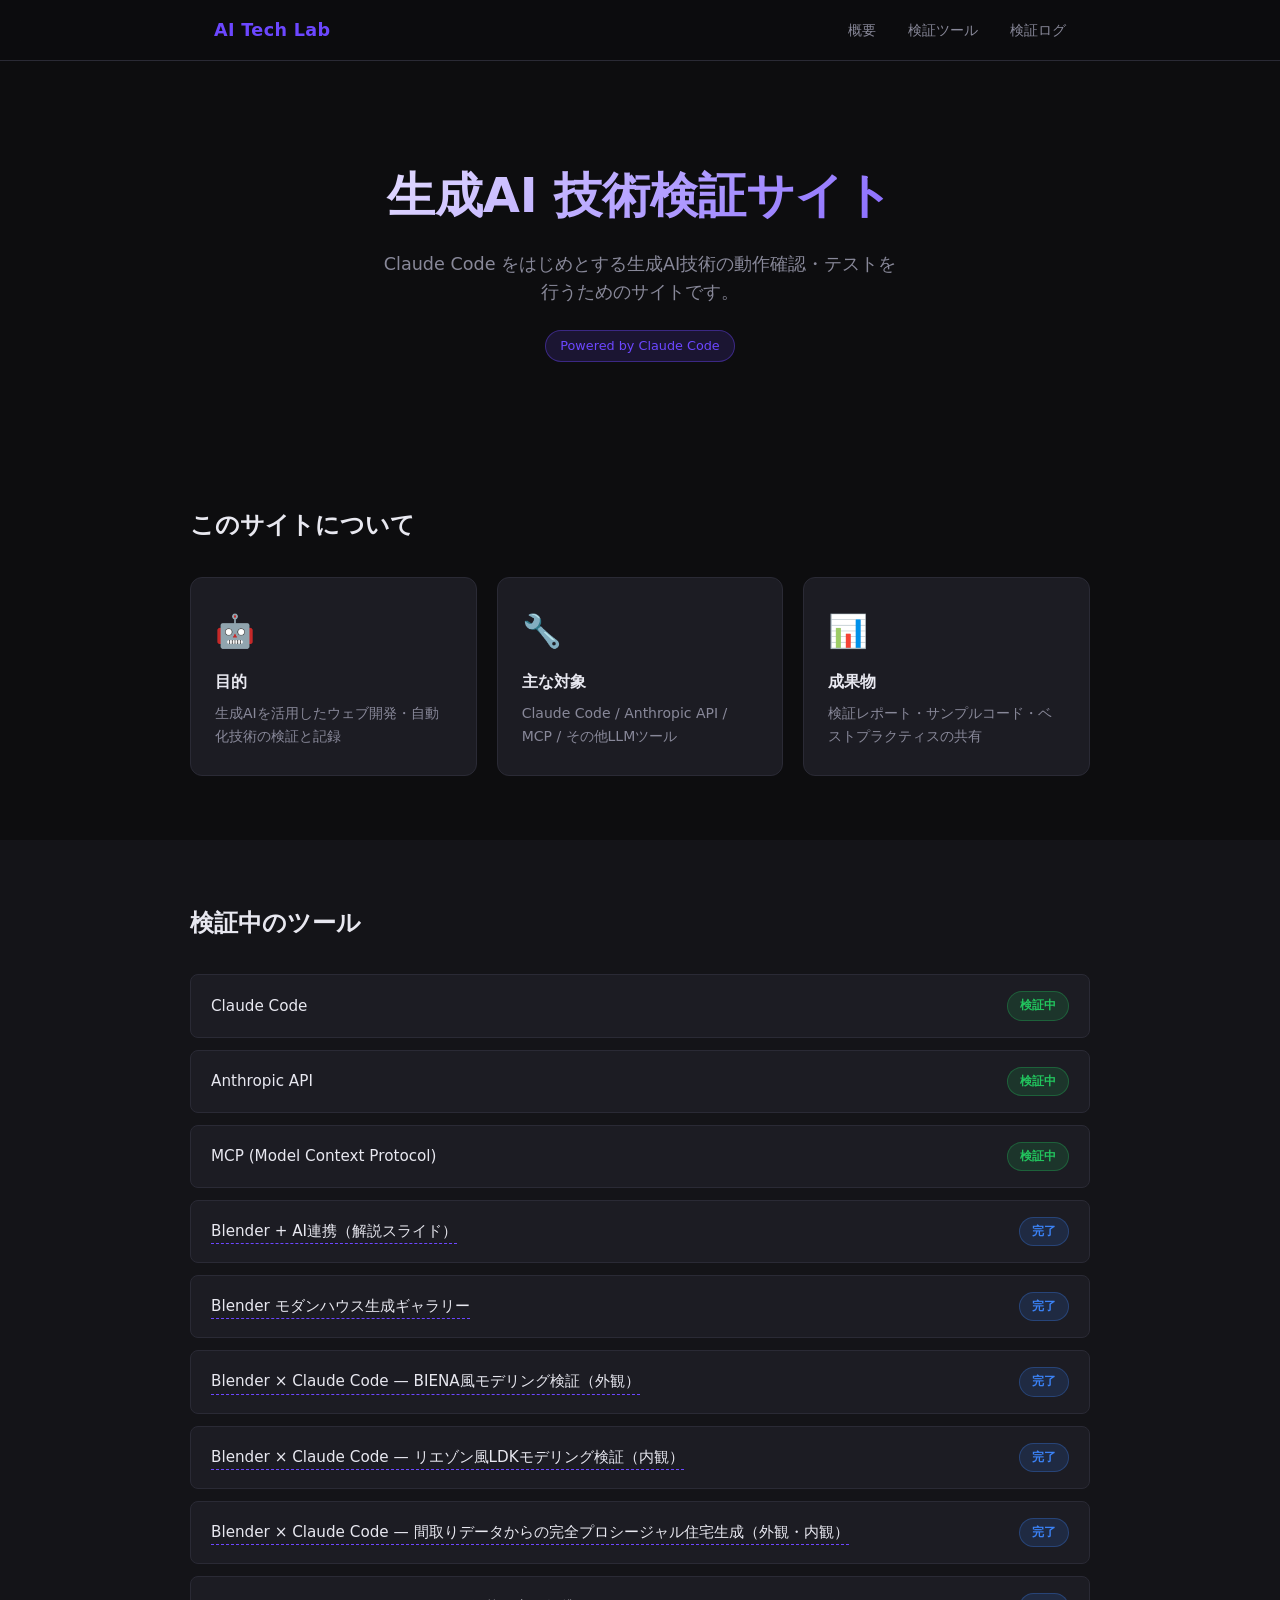
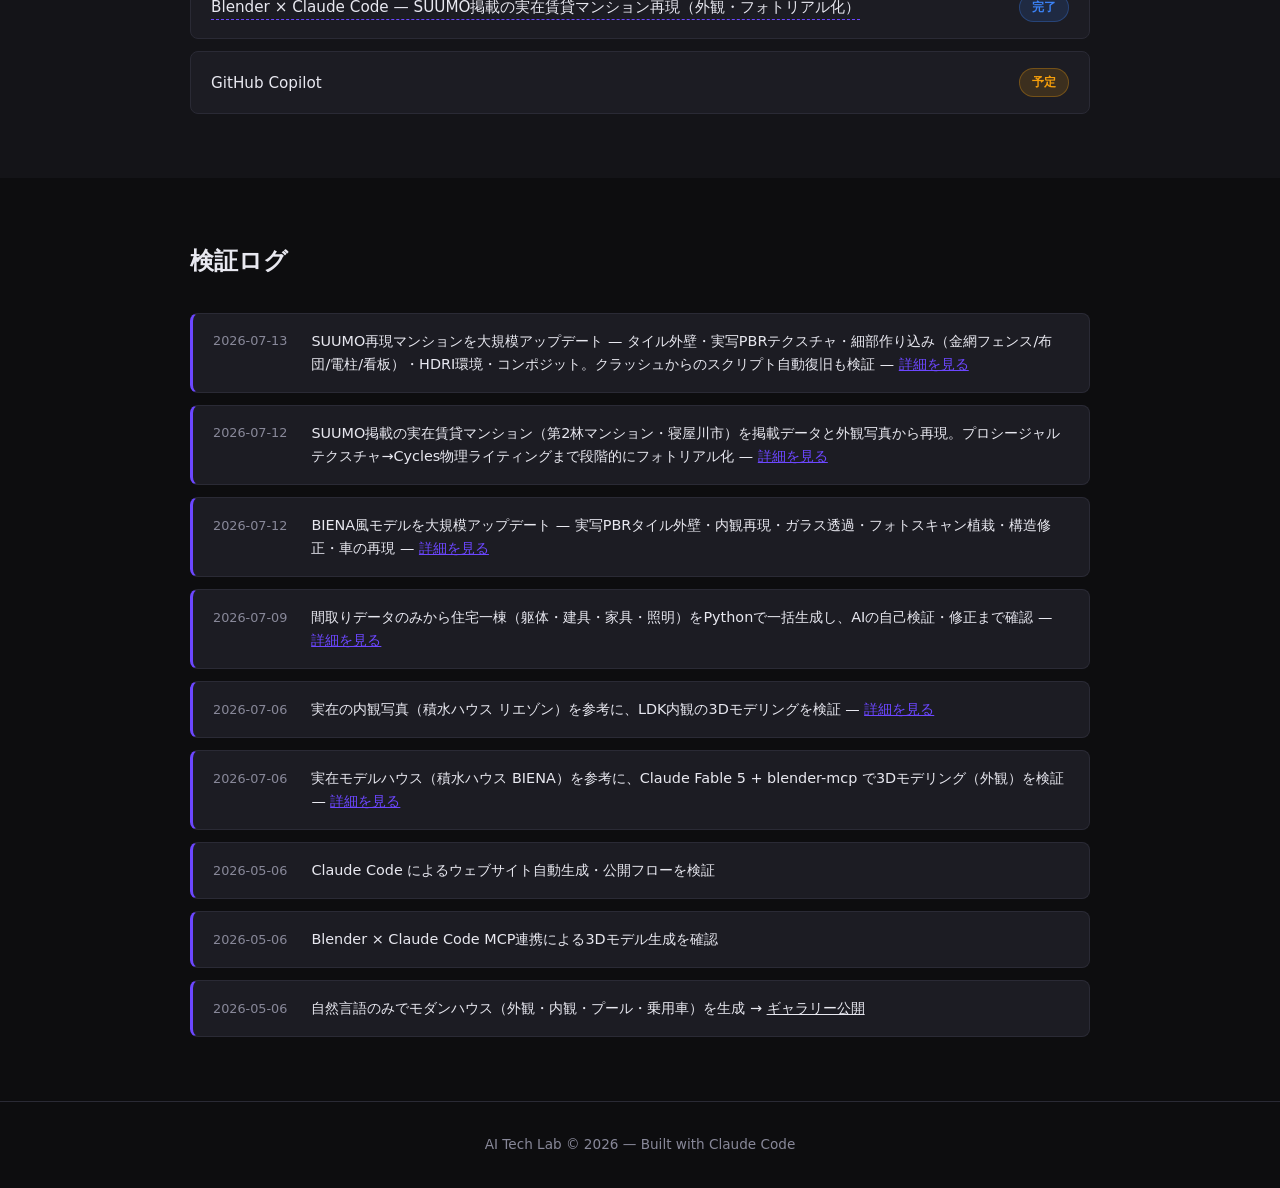
==== index.html @ 4c91b9a2 "Add 2026-07-13 major update to SUUMO mansion page (tile/PBR/details/HDRI) Co-Authored-By: Claude Fab" ====
<!DOCTYPE html>
<html lang="ja">
<head>
  <meta charset="UTF-8">
  <meta name="viewport" content="width=device-width, initial-scale=1.0">
  <title>AI Tech Lab - 生成AI技術検証サイト</title>
  <link rel="stylesheet" href="style.css">
</head>
<body>
  <header>
    <nav>
      <div class="logo">AI Tech Lab</div>
      <ul>
        <li><a href="#about">概要</a></li>
        <li><a href="#tools">検証ツール</a></li>
        <li><a href="#log">検証ログ</a></li>
      </ul>
    </nav>
  </header>

  <main>
    <section class="hero">
      <h1>生成AI 技術検証サイト</h1>
      <p>Claude Code をはじめとする生成AI技術の動作確認・テストを行うためのサイトです。</p>
      <span class="badge">Powered by Claude Code</span>
    </section>

    <section id="about" class="section">
      <h2>このサイトについて</h2>
      <div class="cards">
        <div class="card">
          <div class="card-icon">🤖</div>
          <h3>目的</h3>
          <p>生成AIを活用したウェブ開発・自動化技術の検証と記録</p>
        </div>
        <div class="card">
          <div class="card-icon">🔧</div>
          <h3>主な対象</h3>
          <p>Claude Code / Anthropic API / MCP / その他LLMツール</p>
        </div>
        <div class="card">
          <div class="card-icon">📊</div>
          <h3>成果物</h3>
          <p>検証レポート・サンプルコード・ベストプラクティスの共有</p>
        </div>
      </div>
    </section>

    <section id="tools" class="section alt">
      <h2>検証中のツール</h2>
      <div class="tool-list">
        <div class="tool-item">
          <span class="tool-name">Claude Code</span>
          <span class="tool-status status-active">検証中</span>
        </div>
        <div class="tool-item">
          <span class="tool-name">Anthropic API</span>
          <span class="tool-status status-active">検証中</span>
        </div>
        <div class="tool-item">
          <span class="tool-name">MCP (Model Context Protocol)</span>
          <span class="tool-status status-active">検証中</span>
        </div>
        <div class="tool-item">
          <a class="tool-name tool-link" href="blender-slide.html" target="_blank">Blender + AI連携（解説スライド）</a>
          <span class="tool-status status-done">完了</span>
        </div>
        <div class="tool-item">
          <a class="tool-name tool-link" href="blender-house.html" target="_blank">Blender モダンハウス生成ギャラリー</a>
          <span class="tool-status status-done">完了</span>
        </div>
        <div class="tool-item">
          <a class="tool-name tool-link" href="biena-modeling.html">Blender × Claude Code — BIENA風モデリング検証（外観）</a>
          <span class="tool-status status-done">完了</span>
        </div>
        <div class="tool-item">
          <a class="tool-name tool-link" href="ldk-interior.html">Blender × Claude Code — リエゾン風LDKモデリング検証（内観）</a>
          <span class="tool-status status-done">完了</span>
        </div>
        <div class="tool-item">
          <a class="tool-name tool-link" href="procedural-house.html">Blender × Claude Code — 間取りデータからの完全プロシージャル住宅生成（外観・内観）</a>
          <span class="tool-status status-done">完了</span>
        </div>
        <div class="tool-item">
          <a class="tool-name tool-link" href="suumo-mansion.html">Blender × Claude Code — SUUMO掲載の実在賃貸マンション再現（外観・フォトリアル化）</a>
          <span class="tool-status status-done">完了</span>
        </div>
        <div class="tool-item">
          <span class="tool-name">GitHub Copilot</span>
          <span class="tool-status status-pending">予定</span>
        </div>
      </div>
    </section>

    <section id="log" class="section">
      <h2>検証ログ</h2>
      <div class="log-list">
        <div class="log-item">
          <span class="log-date">2026-07-13</span>
          <span class="log-content">SUUMO再現マンションを大規模アップデート — タイル外壁・実写PBRテクスチャ・細部作り込み（金網フェンス/布団/電柱/看板）・HDRI環境・コンポジット。クラッシュからのスクリプト自動復旧も検証 — <a href="suumo-mansion.html#update-20260713" style="color:var(--primary)">詳細を見る</a></span>
        </div>
        <div class="log-item">
          <span class="log-date">2026-07-12</span>
          <span class="log-content">SUUMO掲載の実在賃貸マンション（第2林マンション・寝屋川市）を掲載データと外観写真から再現。プロシージャルテクスチャ→Cycles物理ライティングまで段階的にフォトリアル化 — <a href="suumo-mansion.html" style="color:var(--primary)">詳細を見る</a></span>
        </div>
        <div class="log-item">
          <span class="log-date">2026-07-12</span>
          <span class="log-content">BIENA風モデルを大規模アップデート — 実写PBRタイル外壁・内観再現・ガラス透過・フォトスキャン植栽・構造修正・車の再現 — <a href="biena-modeling.html#update-20260712" style="color:var(--primary)">詳細を見る</a></span>
        </div>
        <div class="log-item">
          <span class="log-date">2026-07-09</span>
          <span class="log-content">間取りデータのみから住宅一棟（躯体・建具・家具・照明）をPythonで一括生成し、AIの自己検証・修正まで確認 — <a href="procedural-house.html" style="color:var(--primary)">詳細を見る</a></span>
        </div>
        <div class="log-item">
          <span class="log-date">2026-07-06</span>
          <span class="log-content">実在の内観写真（積水ハウス リエゾン）を参考に、LDK内観の3Dモデリングを検証 — <a href="ldk-interior.html" style="color:var(--primary)">詳細を見る</a></span>
        </div>
        <div class="log-item">
          <span class="log-date">2026-07-06</span>
          <span class="log-content">実在モデルハウス（積水ハウス BIENA）を参考に、Claude Fable 5 + blender-mcp で3Dモデリング（外観）を検証 — <a href="biena-modeling.html" style="color:var(--primary)">詳細を見る</a></span>
        </div>
        <div class="log-item">
          <span class="log-date">2026-05-06</span>
          <span class="log-content">Claude Code によるウェブサイト自動生成・公開フローを検証</span>
        </div>
        <div class="log-item">
          <span class="log-date">2026-05-06</span>
          <span class="log-content">Blender × Claude Code MCP連携による3Dモデル生成を確認</span>
        </div>
        <div class="log-item">
          <span class="log-date">2026-05-06</span>
          <span class="log-content">自然言語のみでモダンハウス（外観・内観・プール・乗用車）を生成 → <a href="blender-house.html" style="color:inherit">ギャラリー公開</a></span>
        </div>
      </div>
    </section>
  </main>

  <footer>
    <p>AI Tech Lab &copy; 2026 — Built with Claude Code</p>
  </footer>

  <script src="main.js"></script>
</body>
</html>
---- style.css ----
* {
  margin: 0;
  padding: 0;
  box-sizing: border-box;
}

:root {
  --primary: #6c47ff;
  --primary-dark: #4f2fe0;
  --bg: #0d0d0f;
  --bg-alt: #141418;
  --surface: #1c1c23;
  --border: #2a2a35;
  --text: #e8e8f0;
  --text-muted: #888899;
  --active: #22c55e;
  --done: #3b82f6;
  --pending: #f59e0b;
}

body {
  font-family: 'Segoe UI', system-ui, sans-serif;
  background: var(--bg);
  color: var(--text);
  line-height: 1.6;
}

/* Nav */
header {
  position: sticky;
  top: 0;
  z-index: 100;
  background: rgba(13, 13, 15, 0.85);
  backdrop-filter: blur(12px);
  border-bottom: 1px solid var(--border);
}

nav {
  max-width: 900px;
  margin: 0 auto;
  padding: 0 1.5rem;
  height: 60px;
  display: flex;
  align-items: center;
  justify-content: space-between;
}

.logo {
  font-size: 1.1rem;
  font-weight: 700;
  color: var(--primary);
  letter-spacing: 0.02em;
}

nav ul {
  list-style: none;
  display: flex;
  gap: 2rem;
}

nav a {
  color: var(--text-muted);
  text-decoration: none;
  font-size: 0.9rem;
  transition: color 0.2s;
}

nav a:hover {
  color: var(--text);
}

/* Hero */
.hero {
  max-width: 900px;
  margin: 0 auto;
  padding: 6rem 1.5rem 5rem;
  text-align: center;
}

.hero h1 {
  font-size: clamp(2rem, 5vw, 3rem);
  font-weight: 800;
  background: linear-gradient(135deg, #fff 0%, var(--primary) 100%);
  -webkit-background-clip: text;
  -webkit-text-fill-color: transparent;
  background-clip: text;
  margin-bottom: 1rem;
}

.hero p {
  font-size: 1.1rem;
  color: var(--text-muted);
  max-width: 520px;
  margin: 0 auto 1.5rem;
}

.badge {
  display: inline-block;
  padding: 0.3rem 0.9rem;
  background: rgba(108, 71, 255, 0.15);
  border: 1px solid rgba(108, 71, 255, 0.4);
  border-radius: 999px;
  font-size: 0.8rem;
  color: var(--primary);
}

/* Sections */
.section {
  padding: 4rem 1.5rem;
}

.section.alt {
  background: var(--bg-alt);
}

.section > h2,
.section.alt > h2 {
  max-width: 900px;
  margin: 0 auto 2rem;
  font-size: 1.5rem;
  font-weight: 700;
  color: var(--text);
}

/* Cards */
.cards {
  max-width: 900px;
  margin: 0 auto;
  display: grid;
  grid-template-columns: repeat(auto-fit, minmax(240px, 1fr));
  gap: 1.25rem;
}

.card {
  background: var(--surface);
  border: 1px solid var(--border);
  border-radius: 12px;
  padding: 1.75rem 1.5rem;
  transition: border-color 0.2s, transform 0.2s;
}

.card:hover {
  border-color: var(--primary);
  transform: translateY(-2px);
}

.card-icon {
  font-size: 2rem;
  margin-bottom: 0.75rem;
}

.card h3 {
  font-size: 1rem;
  margin-bottom: 0.5rem;
}

.card p {
  font-size: 0.875rem;
  color: var(--text-muted);
}

/* Tool list */
.tool-list {
  max-width: 900px;
  margin: 0 auto;
  display: flex;
  flex-direction: column;
  gap: 0.75rem;
}

.tool-item {
  display: flex;
  align-items: center;
  justify-content: space-between;
  background: var(--surface);
  border: 1px solid var(--border);
  border-radius: 8px;
  padding: 1rem 1.25rem;
}

.tool-name {
  font-size: 0.95rem;
}

a.tool-link {
  color: var(--text);
  text-decoration: none;
  border-bottom: 1px dashed var(--primary);
  transition: color 0.2s;
}

a.tool-link:hover {
  color: var(--primary);
}

.tool-status {
  font-size: 0.75rem;
  font-weight: 600;
  padding: 0.25rem 0.75rem;
  border-radius: 999px;
}

.status-active {
  background: rgba(34, 197, 94, 0.15);
  color: var(--active);
  border: 1px solid rgba(34, 197, 94, 0.3);
}

.status-done {
  background: rgba(59, 130, 246, 0.15);
  color: var(--done);
  border: 1px solid rgba(59, 130, 246, 0.3);
}

.status-pending {
  background: rgba(245, 158, 11, 0.15);
  color: var(--pending);
  border: 1px solid rgba(245, 158, 11, 0.3);
}

/* Log */
.log-list {
  max-width: 900px;
  margin: 0 auto;
  display: flex;
  flex-direction: column;
  gap: 0.75rem;
}

.log-item {
  display: flex;
  gap: 1.5rem;
  align-items: flex-start;
  padding: 1rem 1.25rem;
  background: var(--surface);
  border: 1px solid var(--border);
  border-left: 3px solid var(--primary);
  border-radius: 8px;
}

.log-date {
  font-size: 0.8rem;
  color: var(--text-muted);
  white-space: nowrap;
  padding-top: 0.1rem;
}

.log-content {
  font-size: 0.9rem;
}

/* Footer */
footer {
  text-align: center;
  padding: 2rem 1.5rem;
  border-top: 1px solid var(--border);
  font-size: 0.85rem;
  color: var(--text-muted);
}
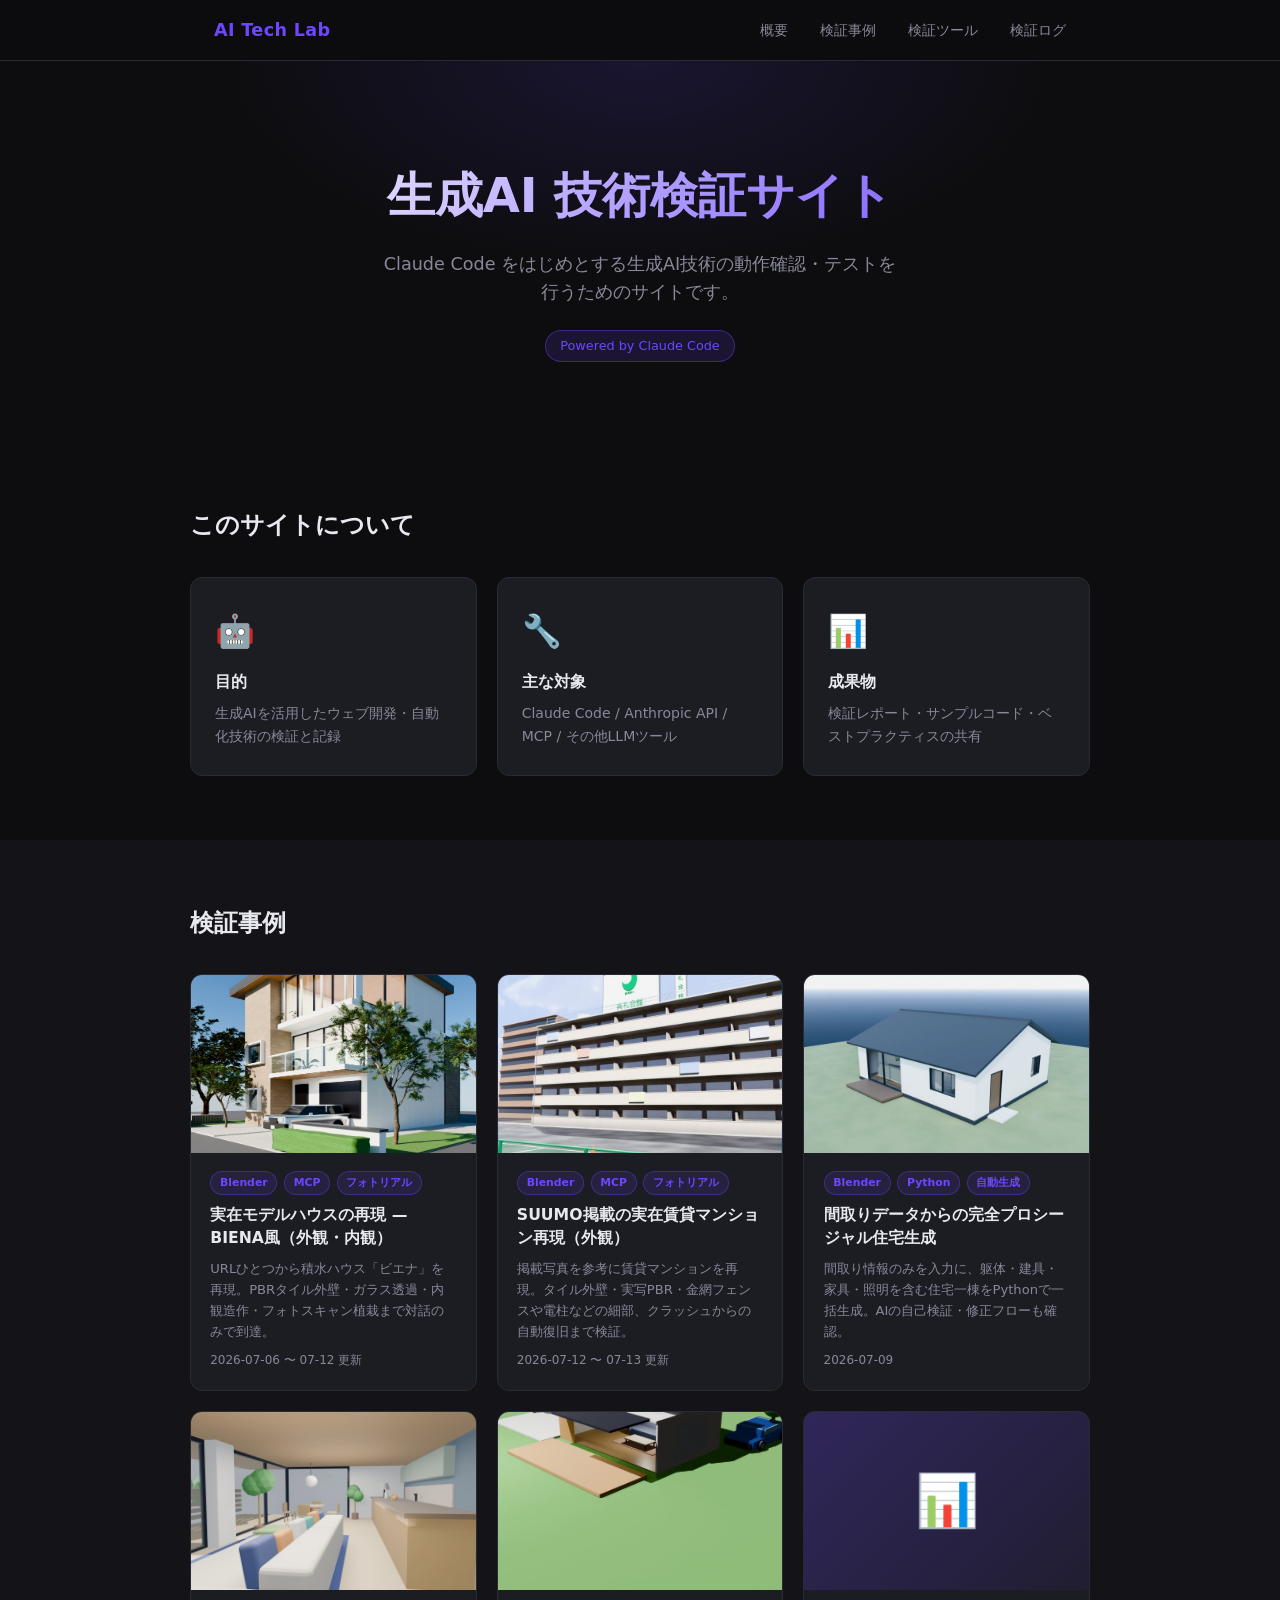
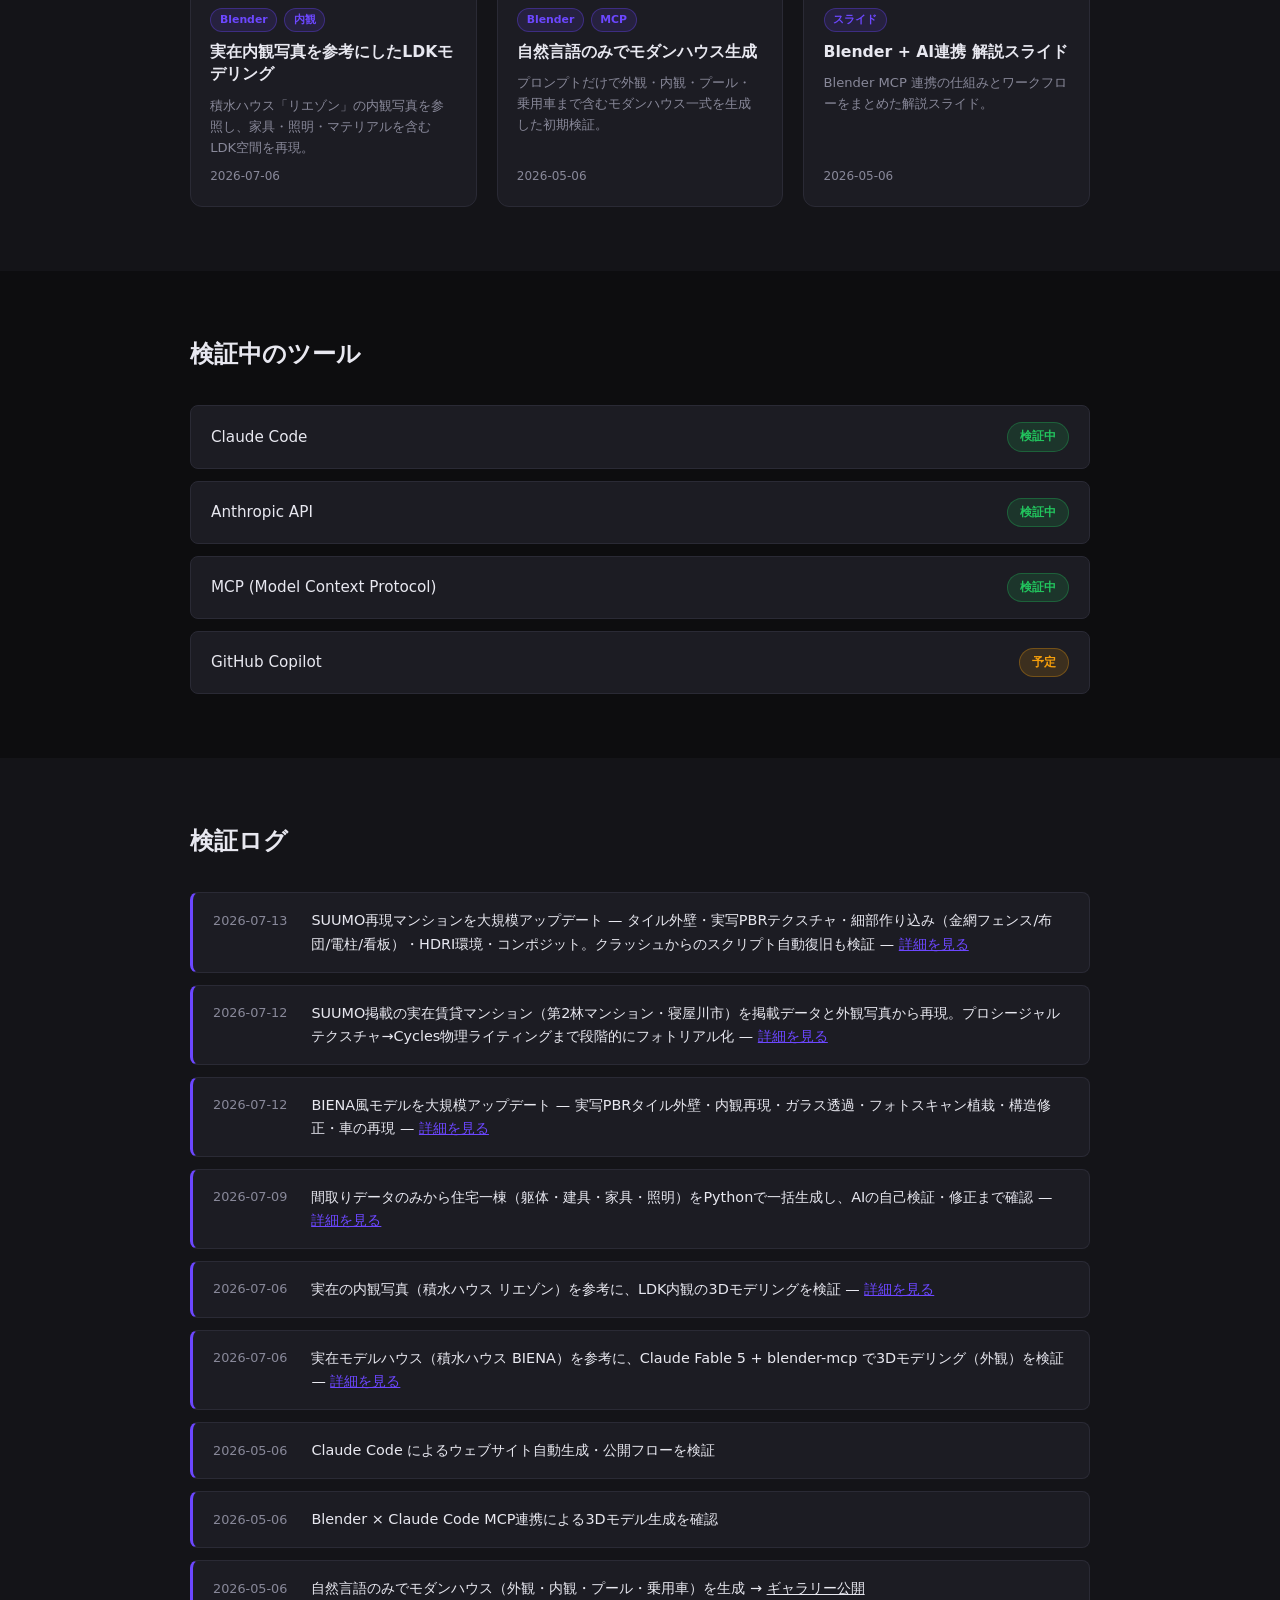
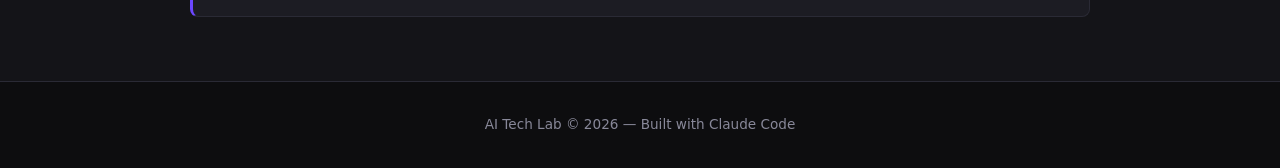
==== commit 7a03f6a5: "Brush up site: works grid with thumbnails, OGP/favicon, lighter images - Add visual case-study grid " ====
--- a/index.html
+++ b/index.html
@@ -4,6 +4,15 @@
   <meta charset="UTF-8">
   <meta name="viewport" content="width=device-width, initial-scale=1.0">
   <title>AI Tech Lab - 生成AI技術検証サイト</title>
+  <meta name="description" content="Claude Code をはじめとする生成AI技術の検証サイト。Blender MCP 連携による3Dモデリング事例（実在住宅の再現・プロシージャル生成）を公開中。">
+  <meta property="og:title" content="AI Tech Lab - 生成AI技術検証サイト">
+  <meta property="og:description" content="Claude Code × Blender MCP による3Dモデリング検証事例を公開。実在モデルハウスのフォトリアル再現、間取りデータからの住宅一括生成など。">
+  <meta property="og:type" content="website">
+  <meta property="og:url" content="https://kaito0710-bot.github.io/ai-testsite/">
+  <meta property="og:image" content="https://kaito0710-bot.github.io/ai-testsite/images/biena_v2_45deg.jpg">
+  <meta name="twitter:card" content="summary_large_image">
+  <link rel="icon" href="data:image/svg+xml,<svg xmlns='http://www.w3.org/2000/svg' viewBox='0 0 100 100'><text y='.9em' font-size='90'>🧪</text></svg>">
+  <meta name="theme-color" content="#0d0d0f">
   <link rel="stylesheet" href="style.css">
 </head>
 <body>
@@ -12,6 +21,7 @@
       <div class="logo">AI Tech Lab</div>
       <ul>
         <li><a href="#about">概要</a></li>
+        <li><a href="#works">検証事例</a></li>
         <li><a href="#tools">検証ツール</a></li>
         <li><a href="#log">検証ログ</a></li>
       </ul>
@@ -46,7 +56,67 @@
       </div>
     </section>
 
-    <section id="tools" class="section alt">
+    <section id="works" class="section alt">
+      <h2>検証事例</h2>
+      <div class="work-grid">
+        <a class="work-card" href="biena-modeling.html">
+          <div class="work-thumb"><img src="images/thumb_biena.jpg" alt="BIENA風モデルハウスのレンダリング" loading="lazy"></div>
+          <div class="work-body">
+            <div class="work-tags"><span class="work-tag">Blender</span><span class="work-tag">MCP</span><span class="work-tag">フォトリアル</span></div>
+            <h3>実在モデルハウスの再現 — BIENA風（外観・内観）</h3>
+            <p>URLひとつから積水ハウス「ビエナ」を再現。PBRタイル外壁・ガラス透過・内観造作・フォトスキャン植栽まで対話のみで到達。</p>
+            <span class="work-date">2026-07-06 〜 07-12 更新</span>
+          </div>
+        </a>
+        <a class="work-card" href="suumo-mansion.html">
+          <div class="work-thumb"><img src="images/thumb_suumo.jpg" alt="SUUMO掲載の実在賃貸マンションを再現したレンダリング" loading="lazy"></div>
+          <div class="work-body">
+            <div class="work-tags"><span class="work-tag">Blender</span><span class="work-tag">MCP</span><span class="work-tag">フォトリアル</span></div>
+            <h3>SUUMO掲載の実在賃貸マンション再現（外観）</h3>
+            <p>掲載写真を参考に賃貸マンションを再現。タイル外壁・実写PBR・金網フェンスや電柱などの細部、クラッシュからの自動復旧まで検証。</p>
+            <span class="work-date">2026-07-12 〜 07-13 更新</span>
+          </div>
+        </a>
+        <a class="work-card" href="procedural-house.html">
+          <div class="work-thumb"><img src="images/thumb_procedural.jpg" alt="プロシージャル生成住宅の外観" loading="lazy"></div>
+          <div class="work-body">
+            <div class="work-tags"><span class="work-tag">Blender</span><span class="work-tag">Python</span><span class="work-tag">自動生成</span></div>
+            <h3>間取りデータからの完全プロシージャル住宅生成</h3>
+            <p>間取り情報のみを入力に、躯体・建具・家具・照明を含む住宅一棟をPythonで一括生成。AIの自己検証・修正フローも確認。</p>
+            <span class="work-date">2026-07-09</span>
+          </div>
+        </a>
+        <a class="work-card" href="ldk-interior.html">
+          <div class="work-thumb"><img src="images/thumb_ldk.jpg" alt="リエゾン風LDK内観のレンダリング" loading="lazy"></div>
+          <div class="work-body">
+            <div class="work-tags"><span class="work-tag">Blender</span><span class="work-tag">内観</span></div>
+            <h3>実在内観写真を参考にしたLDKモデリング</h3>
+            <p>積水ハウス「リエゾン」の内観写真を参照し、家具・照明・マテリアルを含むLDK空間を再現。</p>
+            <span class="work-date">2026-07-06</span>
+          </div>
+        </a>
+        <a class="work-card" href="blender-house.html">
+          <div class="work-thumb"><img src="images/thumb_house.jpg" alt="モダンハウスの外観レンダリング" loading="lazy"></div>
+          <div class="work-body">
+            <div class="work-tags"><span class="work-tag">Blender</span><span class="work-tag">MCP</span></div>
+            <h3>自然言語のみでモダンハウス生成</h3>
+            <p>プロンプトだけで外観・内観・プール・乗用車まで含むモダンハウス一式を生成した初期検証。</p>
+            <span class="work-date">2026-05-06</span>
+          </div>
+        </a>
+        <a class="work-card" href="blender-slide.html">
+          <div class="work-thumb work-thumb-emoji">📊</div>
+          <div class="work-body">
+            <div class="work-tags"><span class="work-tag">スライド</span></div>
+            <h3>Blender + AI連携 解説スライド</h3>
+            <p>Blender MCP 連携の仕組みとワークフローをまとめた解説スライド。</p>
+            <span class="work-date">2026-05-06</span>
+          </div>
+        </a>
+      </div>
+    </section>
+
+    <section id="tools" class="section">
       <h2>検証中のツール</h2>
       <div class="tool-list">
         <div class="tool-item">
@@ -62,37 +132,13 @@
           <span class="tool-status status-active">検証中</span>
         </div>
         <div class="tool-item">
-          <a class="tool-name tool-link" href="blender-slide.html" target="_blank">Blender + AI連携（解説スライド）</a>
-          <span class="tool-status status-done">完了</span>
-        </div>
-        <div class="tool-item">
-          <a class="tool-name tool-link" href="blender-house.html" target="_blank">Blender モダンハウス生成ギャラリー</a>
-          <span class="tool-status status-done">完了</span>
-        </div>
-        <div class="tool-item">
-          <a class="tool-name tool-link" href="biena-modeling.html">Blender × Claude Code — BIENA風モデリング検証（外観）</a>
-          <span class="tool-status status-done">完了</span>
-        </div>
-        <div class="tool-item">
-          <a class="tool-name tool-link" href="ldk-interior.html">Blender × Claude Code — リエゾン風LDKモデリング検証（内観）</a>
-          <span class="tool-status status-done">完了</span>
-        </div>
-        <div class="tool-item">
-          <a class="tool-name tool-link" href="procedural-house.html">Blender × Claude Code — 間取りデータからの完全プロシージャル住宅生成（外観・内観）</a>
-          <span class="tool-status status-done">完了</span>
-        </div>
-        <div class="tool-item">
-          <a class="tool-name tool-link" href="suumo-mansion.html">Blender × Claude Code — SUUMO掲載の実在賃貸マンション再現（外観・フォトリアル化）</a>
-          <span class="tool-status status-done">完了</span>
-        </div>
-        <div class="tool-item">
           <span class="tool-name">GitHub Copilot</span>
           <span class="tool-status status-pending">予定</span>
         </div>
       </div>
     </section>
 
-    <section id="log" class="section">
+    <section id="log" class="section alt">
       <h2>検証ログ</h2>
       <div class="log-list">
         <div class="log-item">
--- a/style.css
+++ b/style.css
@@ -75,6 +75,16 @@
   margin: 0 auto;
   padding: 6rem 1.5rem 5rem;
   text-align: center;
+  position: relative;
+}
+
+.hero::before {
+  content: "";
+  position: absolute;
+  inset: 0;
+  background:
+    radial-gradient(600px 300px at 50% 0%, rgba(108, 71, 255, 0.14), transparent 70%);
+  pointer-events: none;
 }
 
 .hero h1 {
@@ -159,6 +169,99 @@
   color: var(--text-muted);
 }
 
+/* Works grid */
+.work-grid {
+  max-width: 900px;
+  margin: 0 auto;
+  display: grid;
+  grid-template-columns: repeat(auto-fill, minmax(270px, 1fr));
+  gap: 1.25rem;
+}
+
+.work-card {
+  display: flex;
+  flex-direction: column;
+  background: var(--surface);
+  border: 1px solid var(--border);
+  border-radius: 12px;
+  overflow: hidden;
+  text-decoration: none;
+  color: var(--text);
+  transition: border-color 0.2s, transform 0.2s, box-shadow 0.2s;
+}
+
+.work-card:hover {
+  border-color: var(--primary);
+  transform: translateY(-3px);
+  box-shadow: 0 12px 32px rgba(0, 0, 0, 0.35);
+}
+
+.work-thumb {
+  aspect-ratio: 16 / 10;
+  overflow: hidden;
+  background: var(--bg-alt);
+}
+
+.work-thumb img {
+  width: 100%;
+  height: 100%;
+  object-fit: cover;
+  display: block;
+  transition: transform 0.35s ease;
+}
+
+.work-card:hover .work-thumb img {
+  transform: scale(1.04);
+}
+
+.work-thumb-emoji {
+  display: flex;
+  align-items: center;
+  justify-content: center;
+  font-size: 3.2rem;
+  background: linear-gradient(135deg, rgba(108, 71, 255, 0.25), rgba(79, 47, 224, 0.08));
+}
+
+.work-body {
+  padding: 1.1rem 1.2rem 1.25rem;
+  display: flex;
+  flex-direction: column;
+  gap: 0.55rem;
+  flex: 1;
+}
+
+.work-body h3 {
+  font-size: 0.98rem;
+  line-height: 1.45;
+}
+
+.work-body p {
+  font-size: 0.82rem;
+  color: var(--text-muted);
+  flex: 1;
+}
+
+.work-tags {
+  display: flex;
+  flex-wrap: wrap;
+  gap: 0.4rem;
+}
+
+.work-tag {
+  font-size: 0.68rem;
+  font-weight: 600;
+  padding: 0.15rem 0.55rem;
+  border-radius: 999px;
+  background: rgba(108, 71, 255, 0.13);
+  border: 1px solid rgba(108, 71, 255, 0.35);
+  color: var(--primary);
+}
+
+.work-date {
+  font-size: 0.75rem;
+  color: var(--text-muted);
+}
+
 /* Tool list */
 .tool-list {
   max-width: 900px;
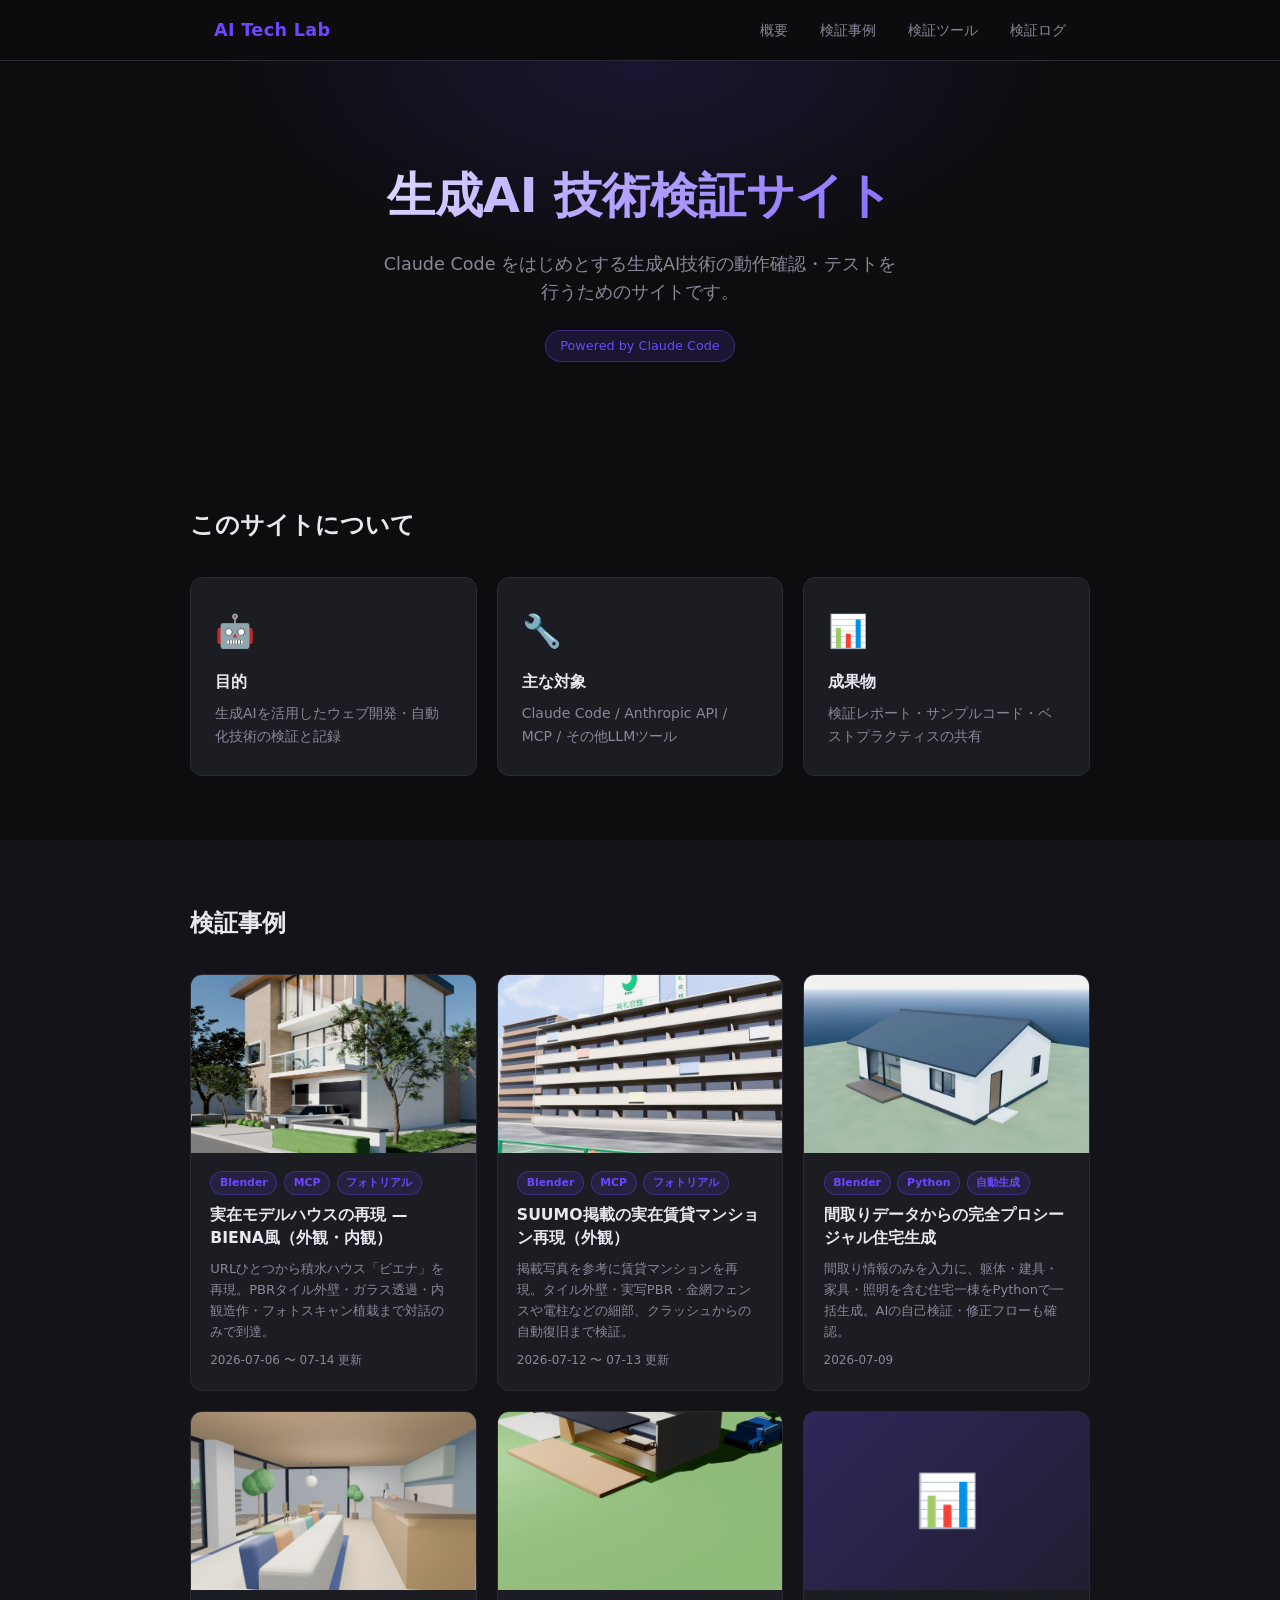
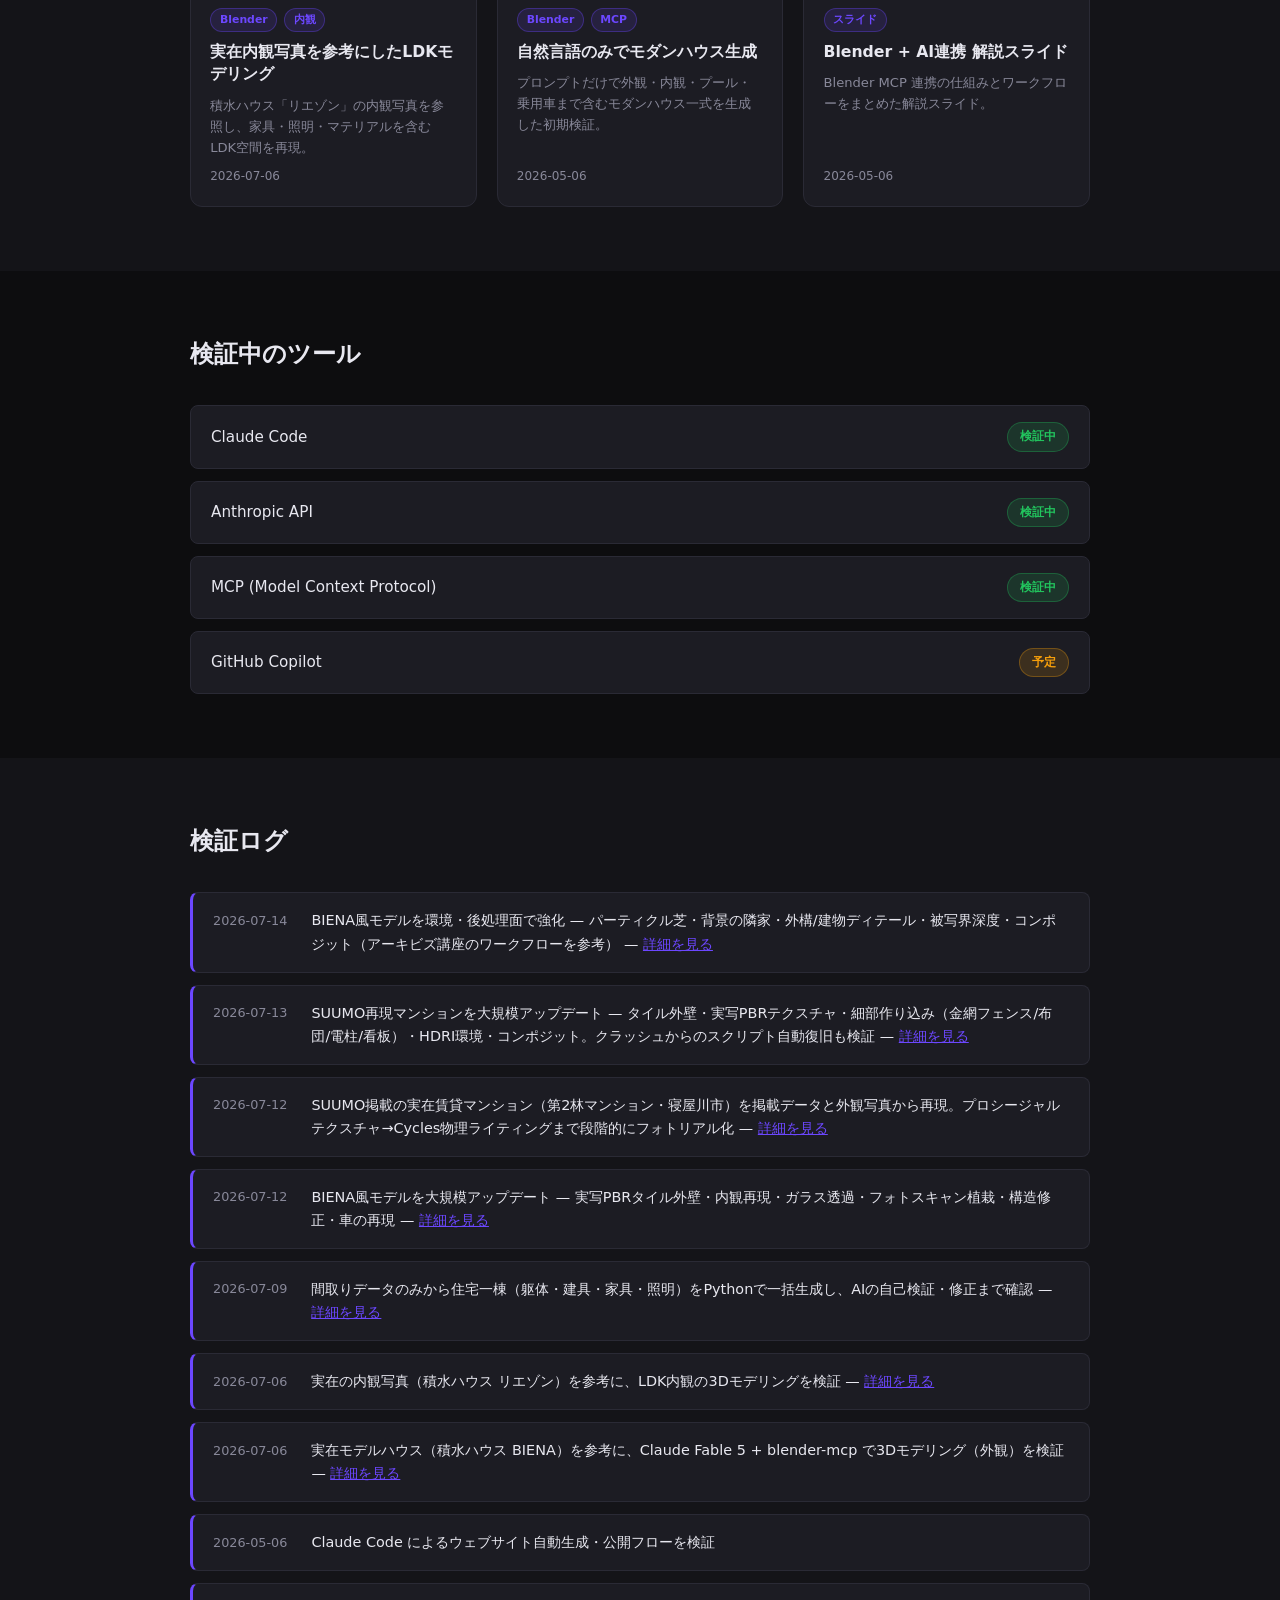
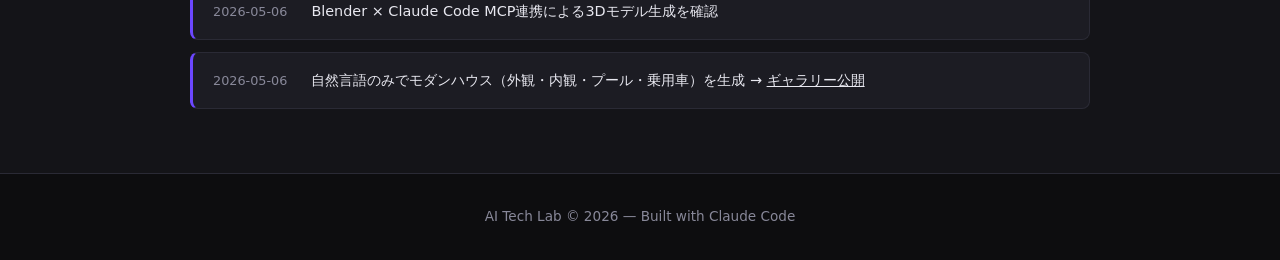
==== commit 0e26c9f3: "Add 2026-07-14 update to BIENA page (environment & compositing) Documents the archviz-course-inspire" ====
--- a/index.html
+++ b/index.html
@@ -65,7 +65,7 @@
             <div class="work-tags"><span class="work-tag">Blender</span><span class="work-tag">MCP</span><span class="work-tag">フォトリアル</span></div>
             <h3>実在モデルハウスの再現 — BIENA風（外観・内観）</h3>
             <p>URLひとつから積水ハウス「ビエナ」を再現。PBRタイル外壁・ガラス透過・内観造作・フォトスキャン植栽まで対話のみで到達。</p>
-            <span class="work-date">2026-07-06 〜 07-12 更新</span>
+            <span class="work-date">2026-07-06 〜 07-14 更新</span>
           </div>
         </a>
         <a class="work-card" href="suumo-mansion.html">
@@ -142,6 +142,10 @@
       <h2>検証ログ</h2>
       <div class="log-list">
         <div class="log-item">
+          <span class="log-date">2026-07-14</span>
+          <span class="log-content">BIENA風モデルを環境・後処理面で強化 — パーティクル芝・背景の隣家・外構/建物ディテール・被写界深度・コンポジット（アーキビズ講座のワークフローを参考） — <a href="biena-modeling.html#update-20260714" style="color:var(--primary)">詳細を見る</a></span>
+        </div>
+        <div class="log-item">
           <span class="log-date">2026-07-13</span>
           <span class="log-content">SUUMO再現マンションを大規模アップデート — タイル外壁・実写PBRテクスチャ・細部作り込み（金網フェンス/布団/電柱/看板）・HDRI環境・コンポジット。クラッシュからのスクリプト自動復旧も検証 — <a href="suumo-mansion.html#update-20260713" style="color:var(--primary)">詳細を見る</a></span>
         </div>
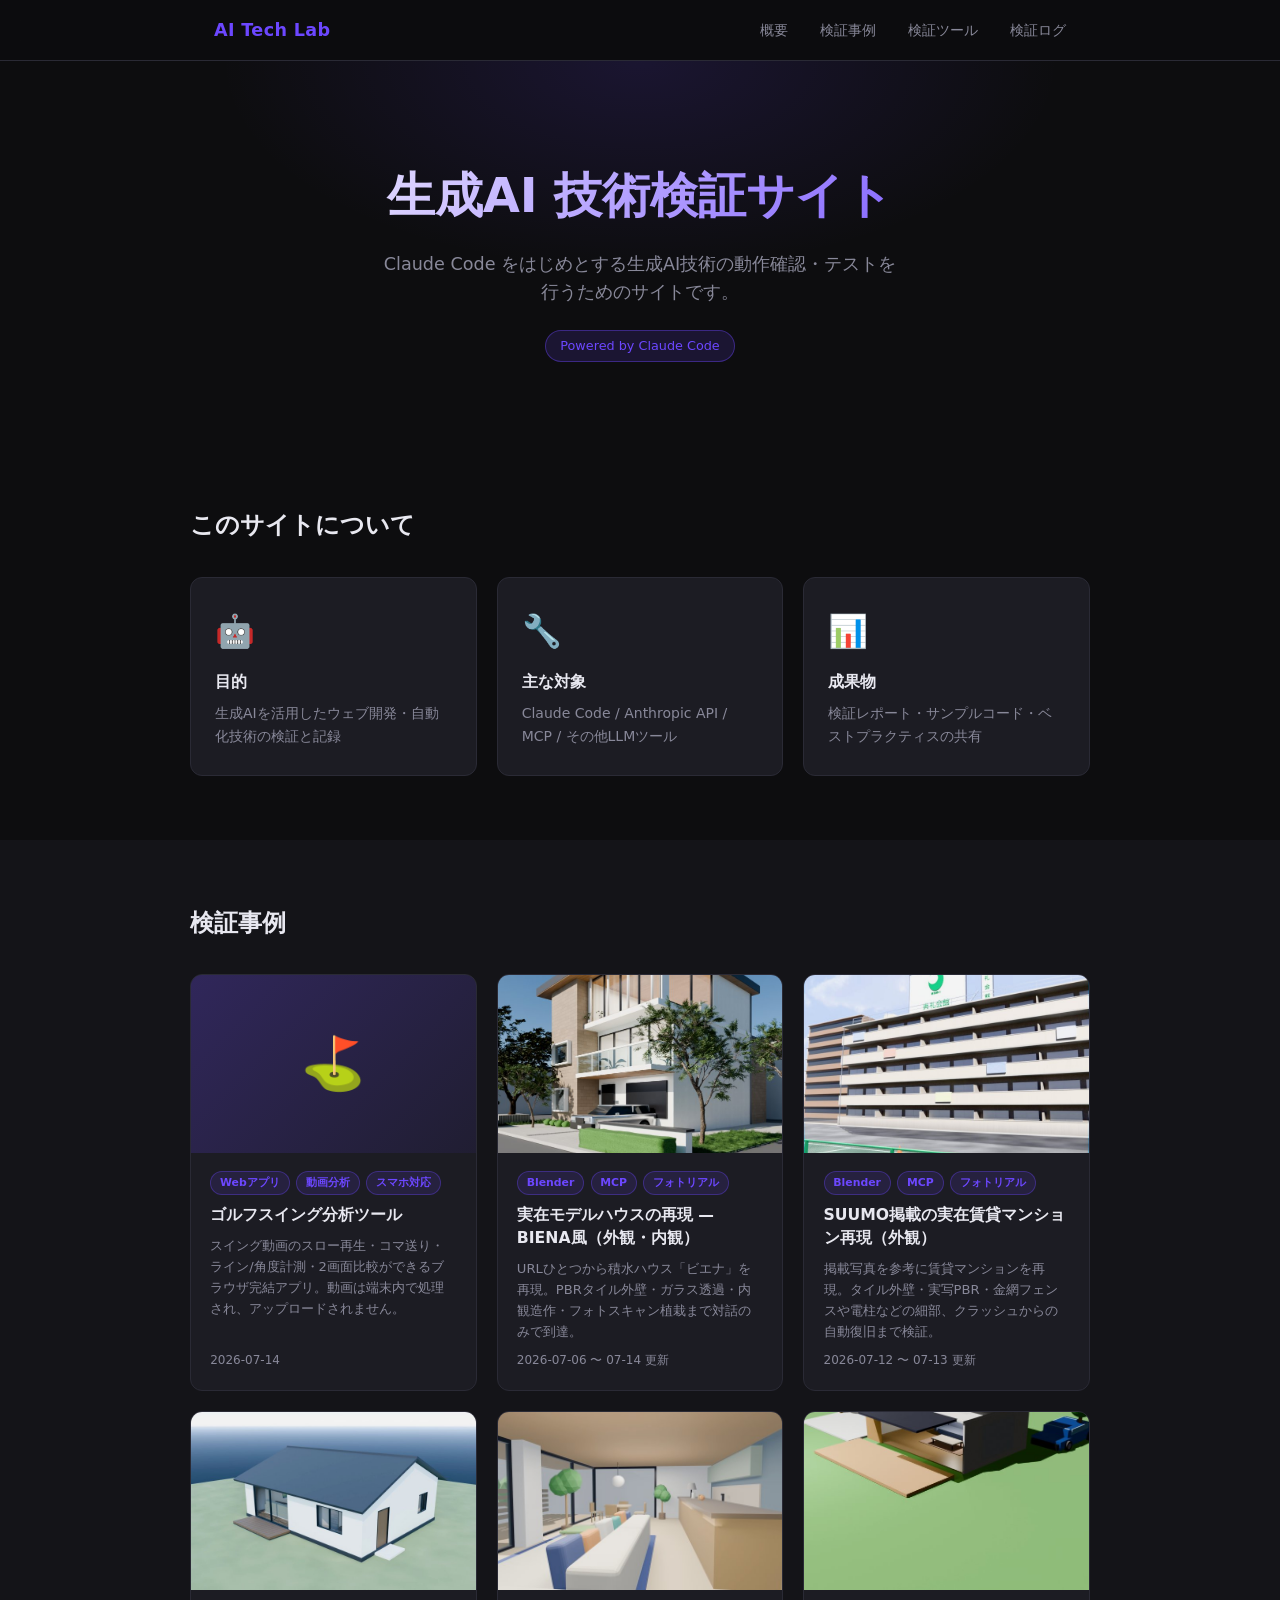
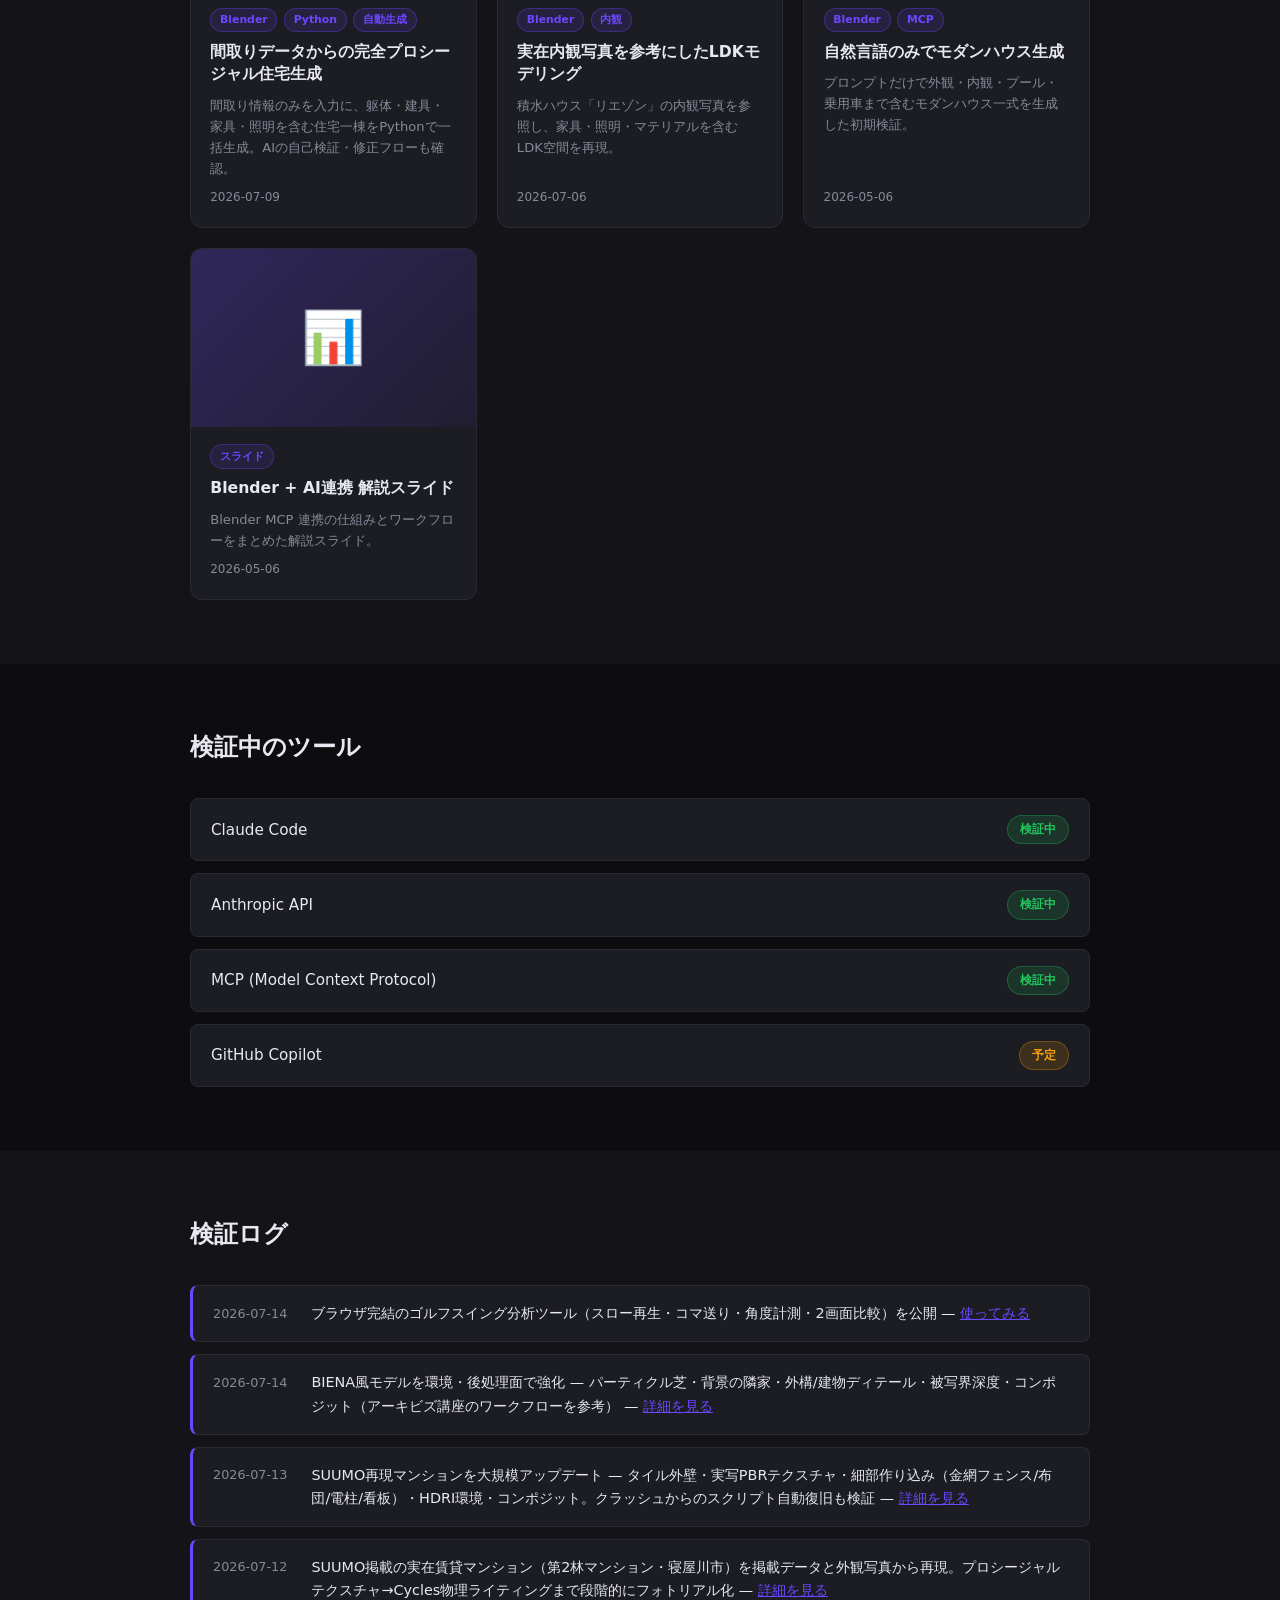
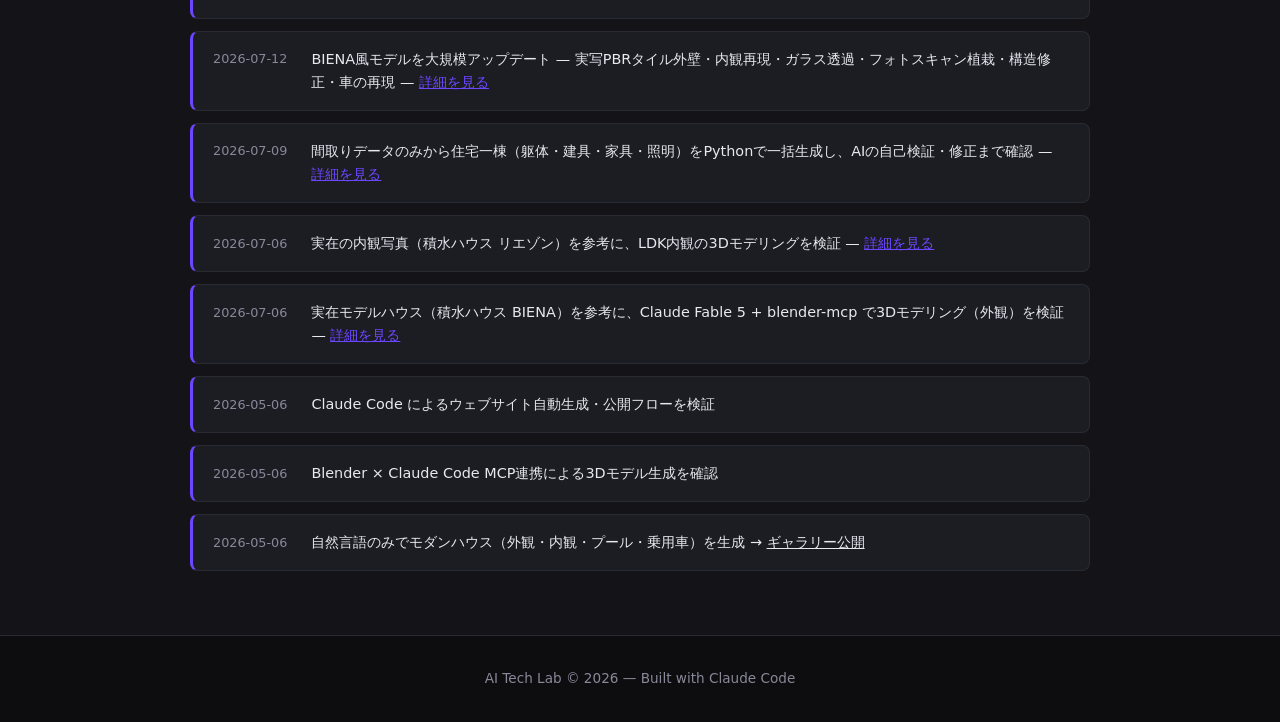
==== commit 6941faff: "ゴルフスイング分析ツールを追加 スロー再生・コマ送り・ライン/角度計測・2画面比較ができる ブラウザ完結の単一HTMLアプリ。スマホ対応。トップページに 検証事例カードと検証ログを追加。  Co-Au" ====
--- a/index.html
+++ b/index.html
@@ -59,6 +59,15 @@
     <section id="works" class="section alt">
       <h2>検証事例</h2>
       <div class="work-grid">
+        <a class="work-card" href="golf-swing-analyzer.html">
+          <div class="work-thumb work-thumb-emoji">⛳</div>
+          <div class="work-body">
+            <div class="work-tags"><span class="work-tag">Webアプリ</span><span class="work-tag">動画分析</span><span class="work-tag">スマホ対応</span></div>
+            <h3>ゴルフスイング分析ツール</h3>
+            <p>スイング動画のスロー再生・コマ送り・ライン/角度計測・2画面比較ができるブラウザ完結アプリ。動画は端末内で処理され、アップロードされません。</p>
+            <span class="work-date">2026-07-14</span>
+          </div>
+        </a>
         <a class="work-card" href="biena-modeling.html">
           <div class="work-thumb"><img src="images/thumb_biena.jpg" alt="BIENA風モデルハウスのレンダリング" loading="lazy"></div>
           <div class="work-body">
@@ -143,6 +152,10 @@
       <div class="log-list">
         <div class="log-item">
           <span class="log-date">2026-07-14</span>
+          <span class="log-content">ブラウザ完結のゴルフスイング分析ツール（スロー再生・コマ送り・角度計測・2画面比較）を公開 — <a href="golf-swing-analyzer.html" style="color:var(--primary)">使ってみる</a></span>
+        </div>
+        <div class="log-item">
+          <span class="log-date">2026-07-14</span>
           <span class="log-content">BIENA風モデルを環境・後処理面で強化 — パーティクル芝・背景の隣家・外構/建物ディテール・被写界深度・コンポジット（アーキビズ講座のワークフローを参考） — <a href="biena-modeling.html#update-20260714" style="color:var(--primary)">詳細を見る</a></span>
         </div>
         <div class="log-item">
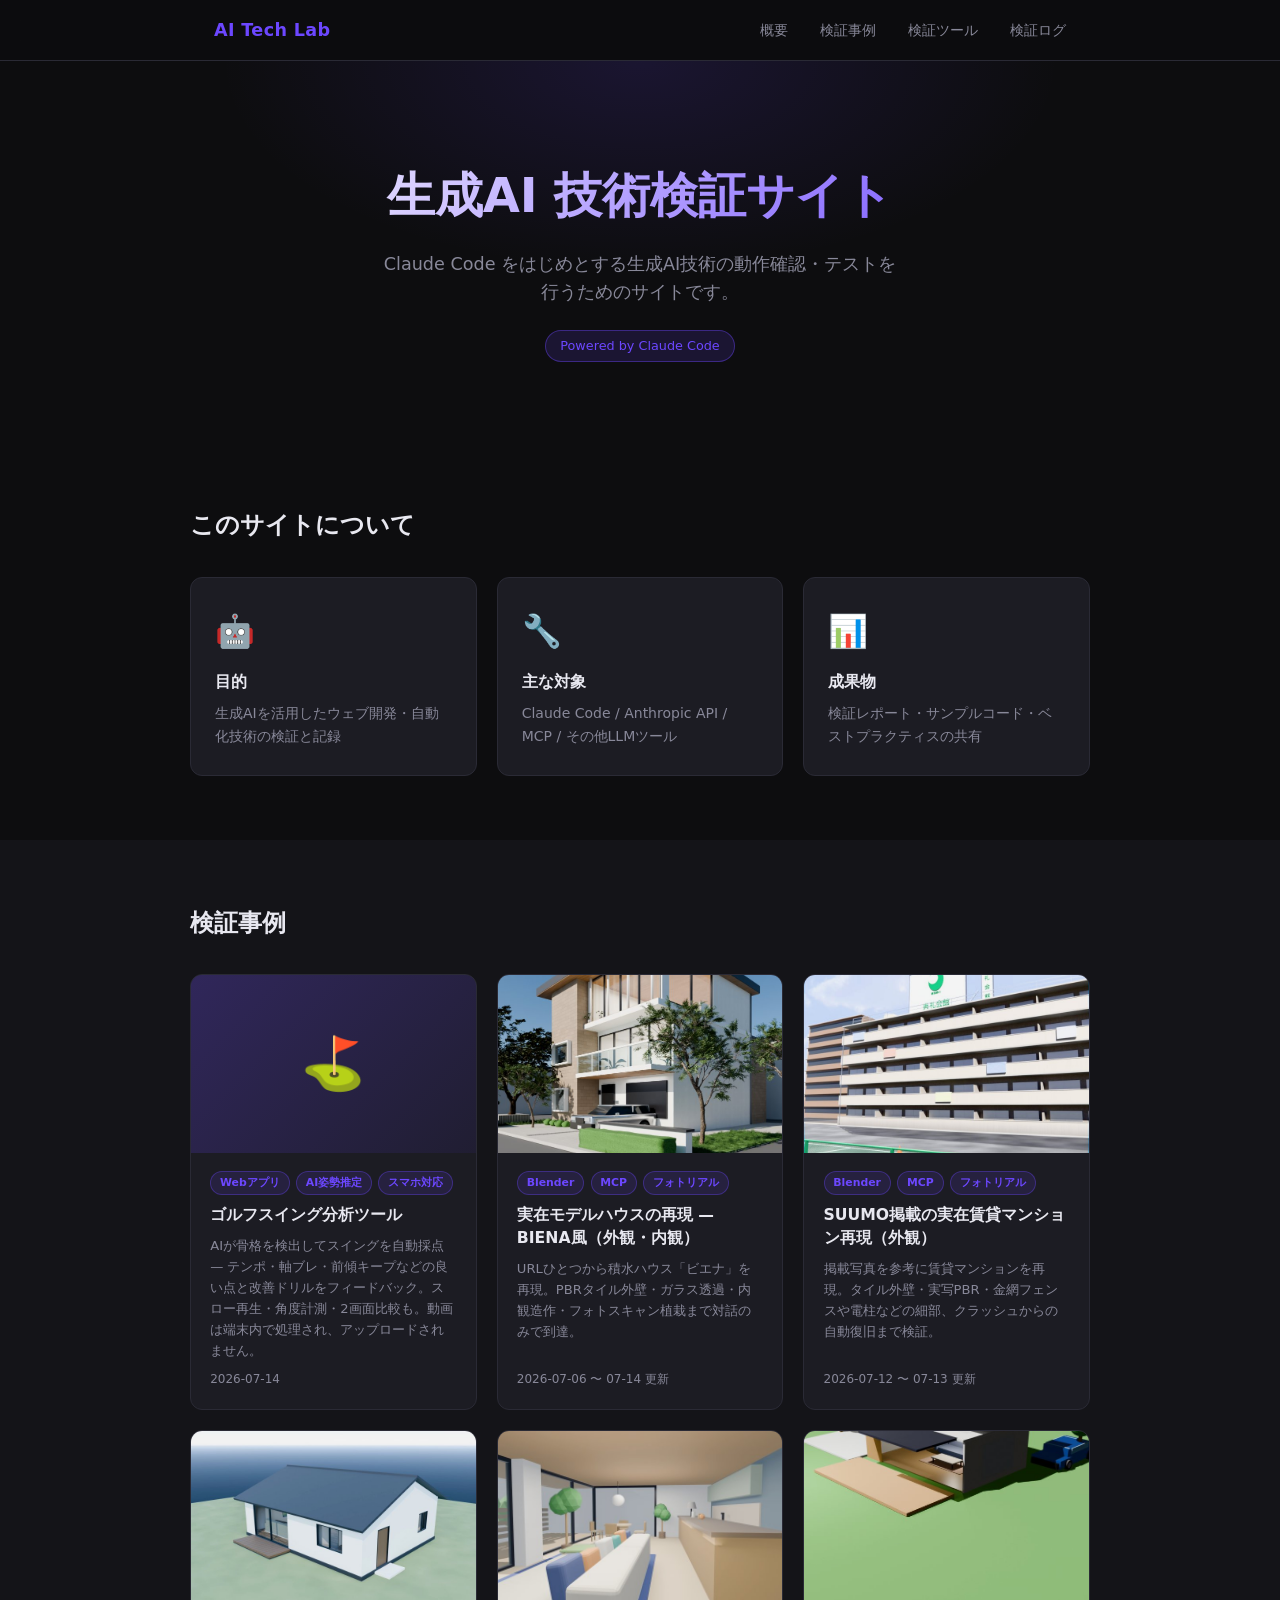
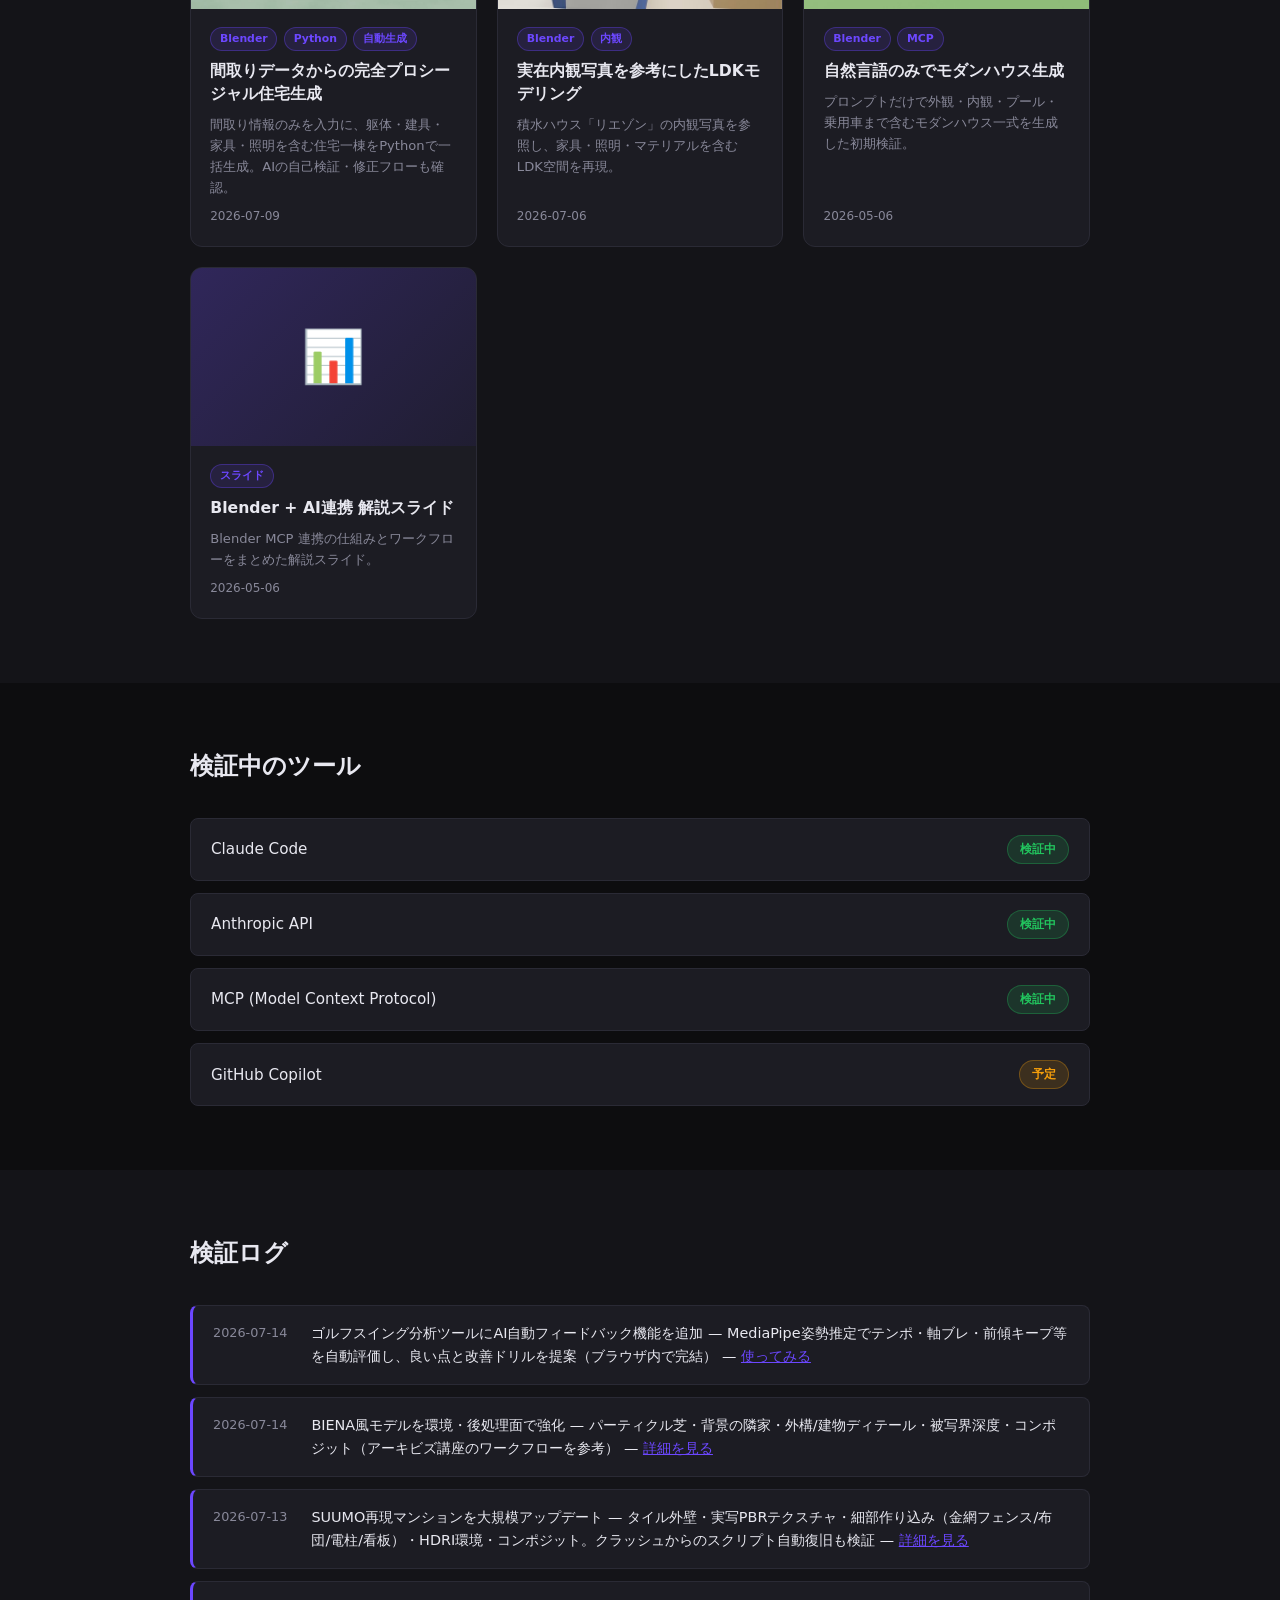
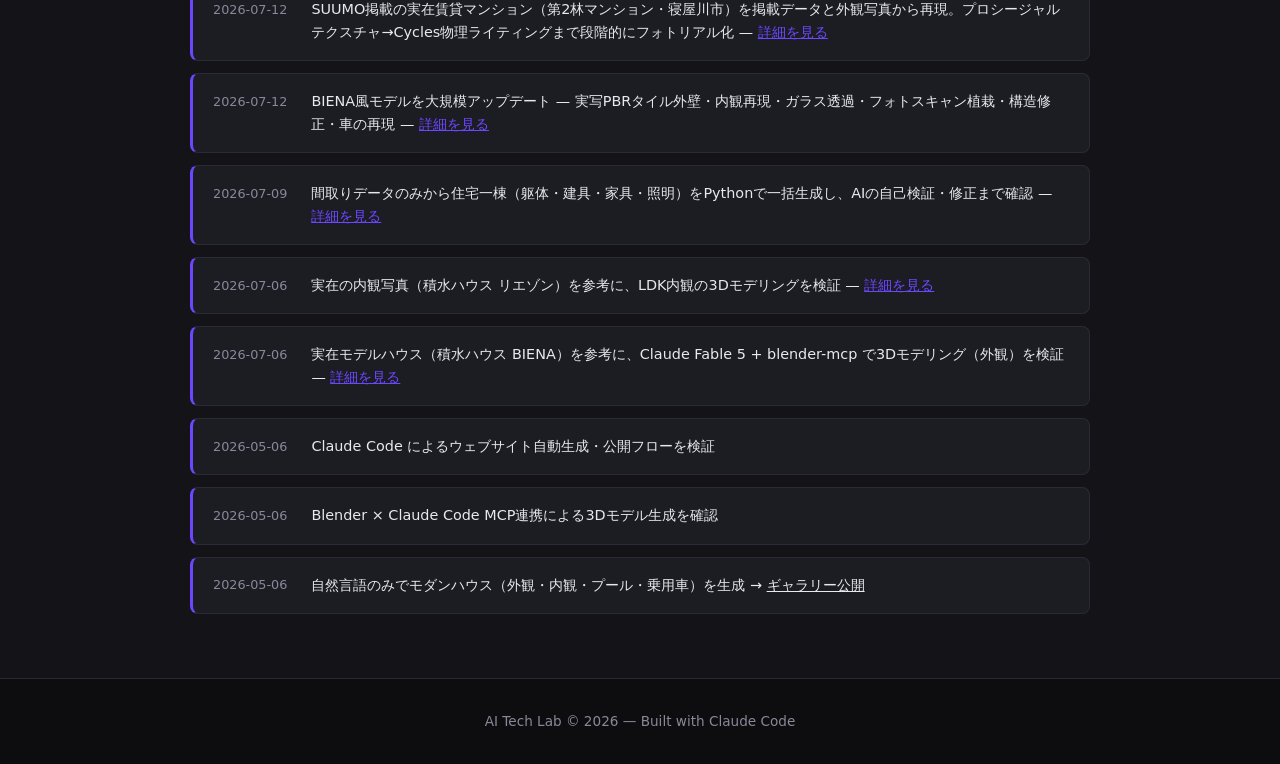
==== commit cfed5c9e: "スイング分析にAI自動フィードバック機能を追加 MediaPipe Pose（ブラウザ内実行）で骨格を検出し、アドレス/トップ/ インパクト/フィニッシュを自動判定。テンポ・頭のブレ・前傾キープ・ 腰" ====
--- a/index.html
+++ b/index.html
@@ -62,9 +62,9 @@
         <a class="work-card" href="golf-swing-analyzer.html">
           <div class="work-thumb work-thumb-emoji">⛳</div>
           <div class="work-body">
-            <div class="work-tags"><span class="work-tag">Webアプリ</span><span class="work-tag">動画分析</span><span class="work-tag">スマホ対応</span></div>
+            <div class="work-tags"><span class="work-tag">Webアプリ</span><span class="work-tag">AI姿勢推定</span><span class="work-tag">スマホ対応</span></div>
             <h3>ゴルフスイング分析ツール</h3>
-            <p>スイング動画のスロー再生・コマ送り・ライン/角度計測・2画面比較ができるブラウザ完結アプリ。動画は端末内で処理され、アップロードされません。</p>
+            <p>AIが骨格を検出してスイングを自動採点 — テンポ・軸ブレ・前傾キープなどの良い点と改善ドリルをフィードバック。スロー再生・角度計測・2画面比較も。動画は端末内で処理され、アップロードされません。</p>
             <span class="work-date">2026-07-14</span>
           </div>
         </a>
@@ -152,7 +152,7 @@
       <div class="log-list">
         <div class="log-item">
           <span class="log-date">2026-07-14</span>
-          <span class="log-content">ブラウザ完結のゴルフスイング分析ツール（スロー再生・コマ送り・角度計測・2画面比較）を公開 — <a href="golf-swing-analyzer.html" style="color:var(--primary)">使ってみる</a></span>
+          <span class="log-content">ゴルフスイング分析ツールにAI自動フィードバック機能を追加 — MediaPipe姿勢推定でテンポ・軸ブレ・前傾キープ等を自動評価し、良い点と改善ドリルを提案（ブラウザ内で完結） — <a href="golf-swing-analyzer.html" style="color:var(--primary)">使ってみる</a></span>
         </div>
         <div class="log-item">
           <span class="log-date">2026-07-14</span>
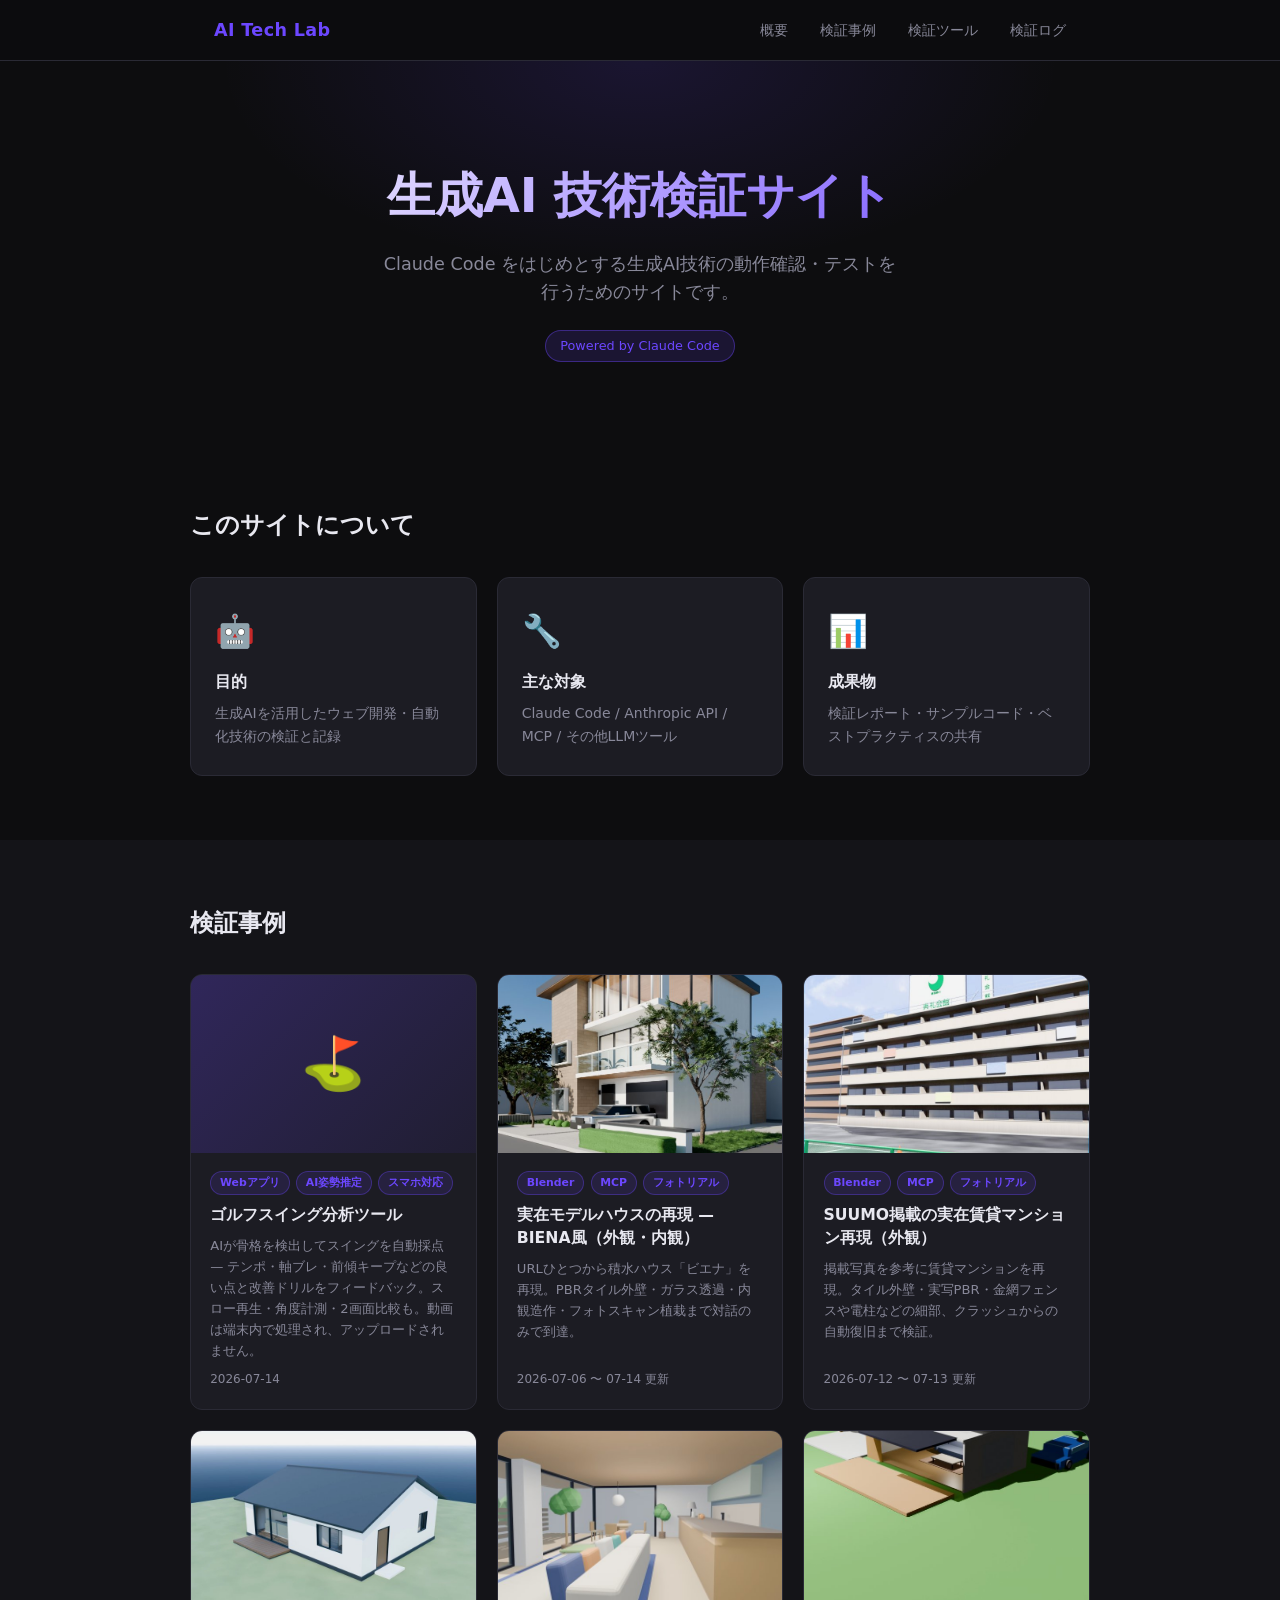
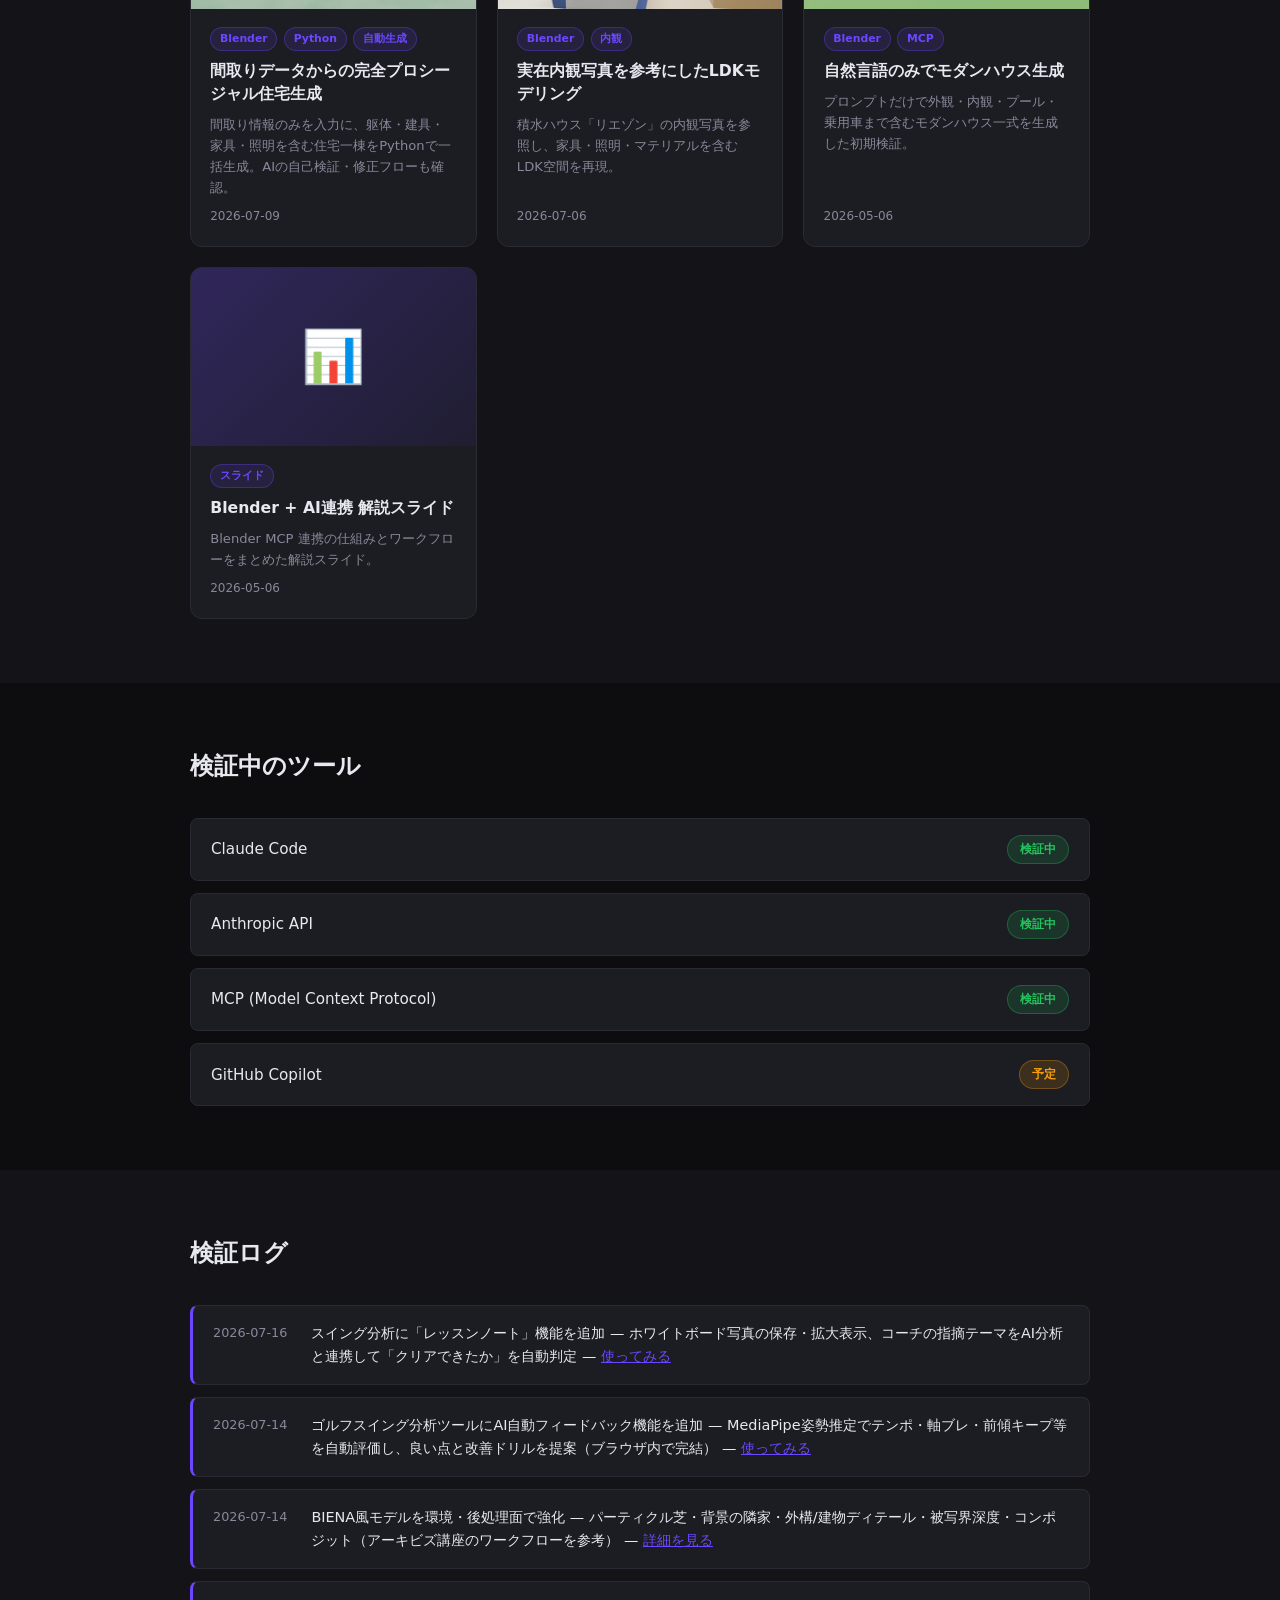
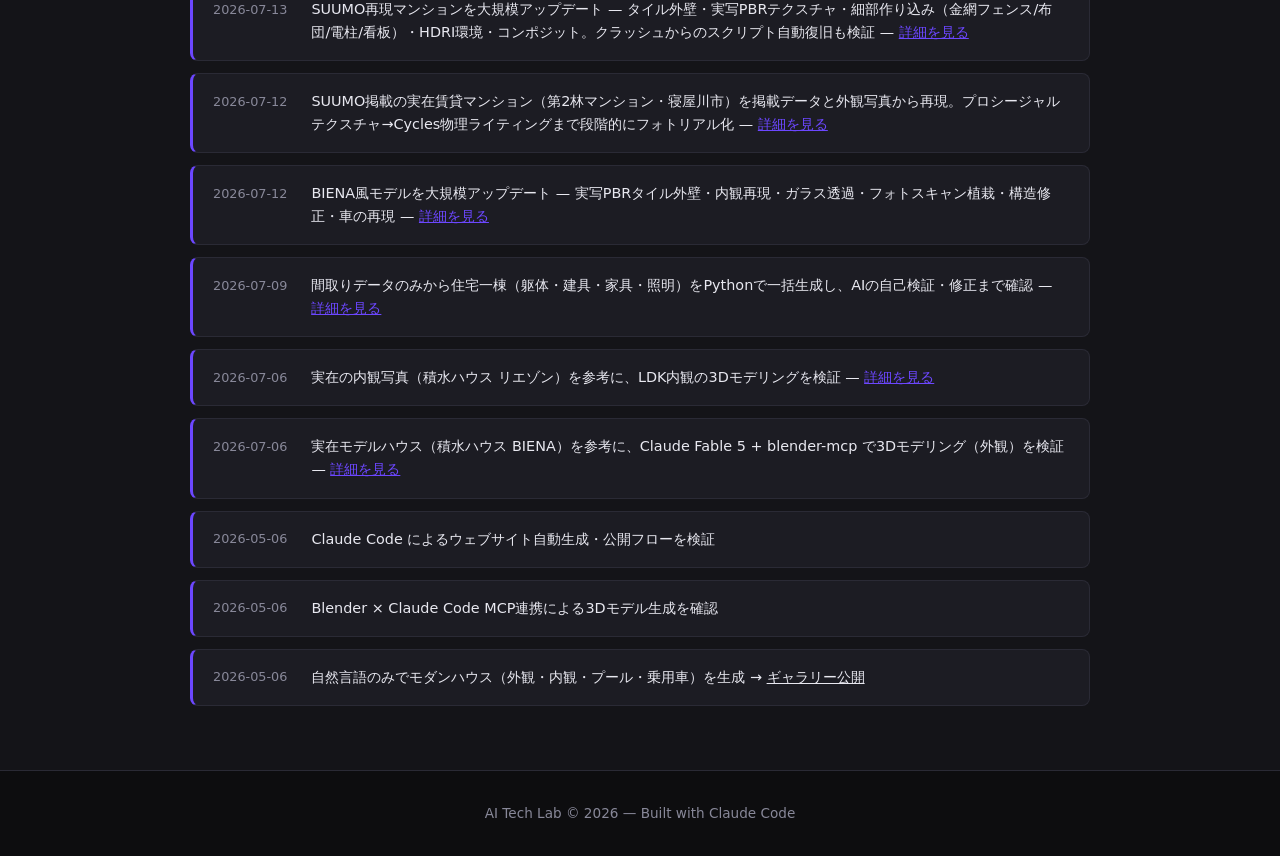
==== commit 5891a193: "レッスンノート機能を追加（ホワイトボード写真×AI分析連携） ホワイトボード写真の登録・拡大表示（端末内保存で次回も復元）、 コーチの指摘テーマ選択、メモ入力に対応。選んだテーマはAI分析 レポートで" ====
--- a/index.html
+++ b/index.html
@@ -151,6 +151,10 @@
       <h2>検証ログ</h2>
       <div class="log-list">
         <div class="log-item">
+          <span class="log-date">2026-07-16</span>
+          <span class="log-content">スイング分析に「レッスンノート」機能を追加 — ホワイトボード写真の保存・拡大表示、コーチの指摘テーマをAI分析と連携して「クリアできたか」を自動判定 — <a href="golf-swing-analyzer.html" style="color:var(--primary)">使ってみる</a></span>
+        </div>
+        <div class="log-item">
           <span class="log-date">2026-07-14</span>
           <span class="log-content">ゴルフスイング分析ツールにAI自動フィードバック機能を追加 — MediaPipe姿勢推定でテンポ・軸ブレ・前傾キープ等を自動評価し、良い点と改善ドリルを提案（ブラウザ内で完結） — <a href="golf-swing-analyzer.html" style="color:var(--primary)">使ってみる</a></span>
         </div>
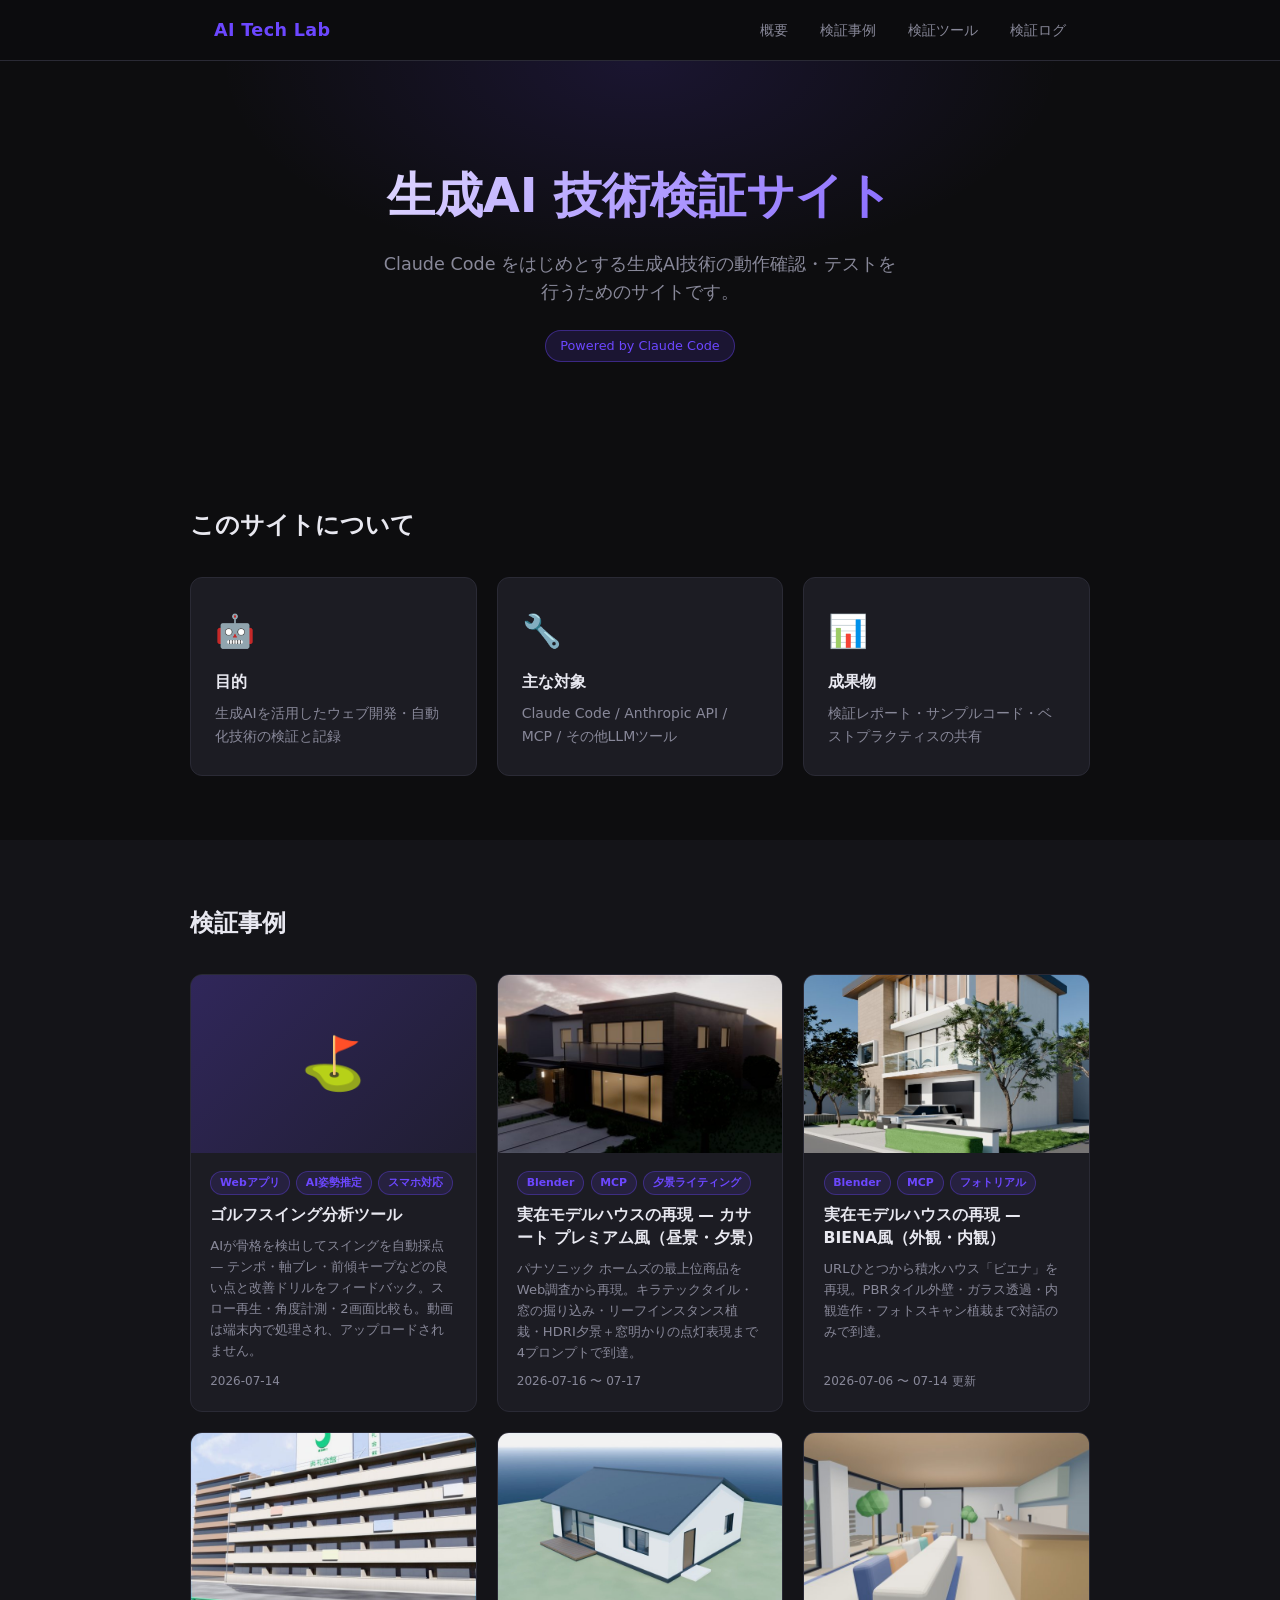
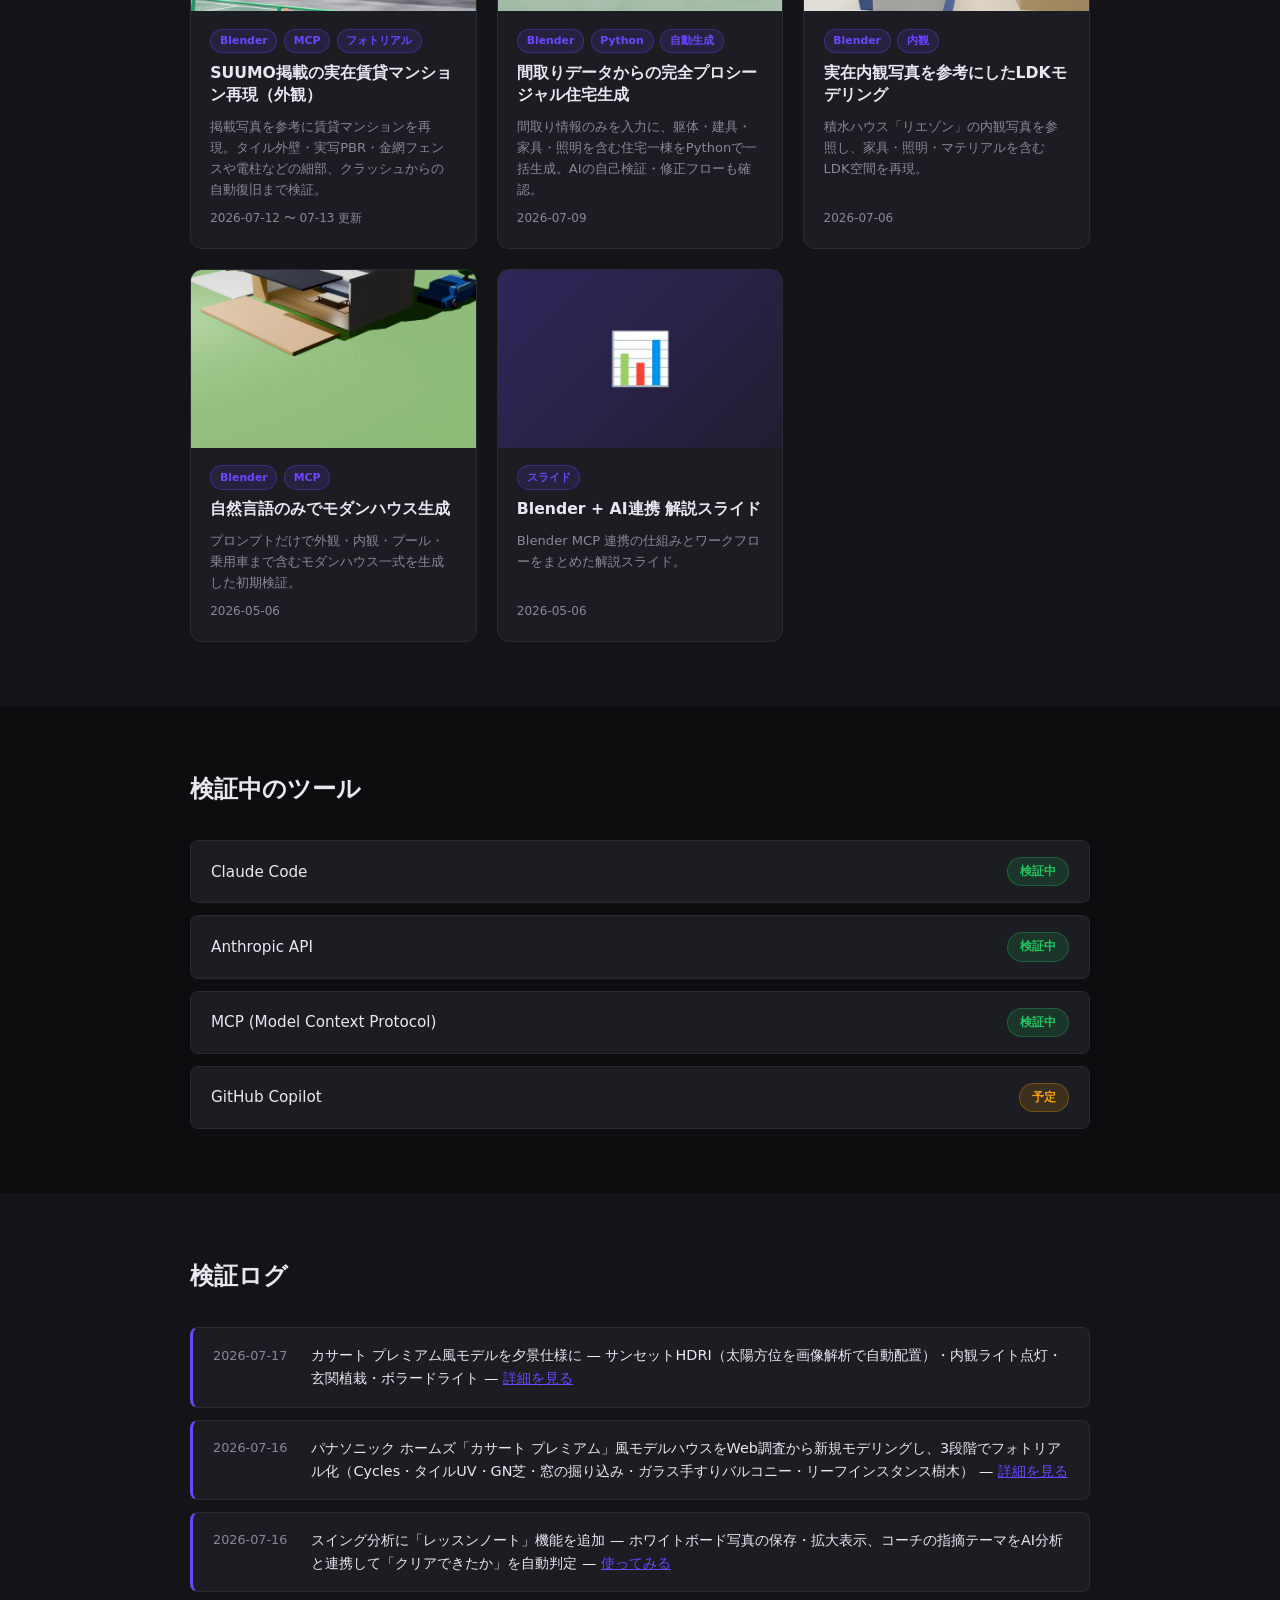
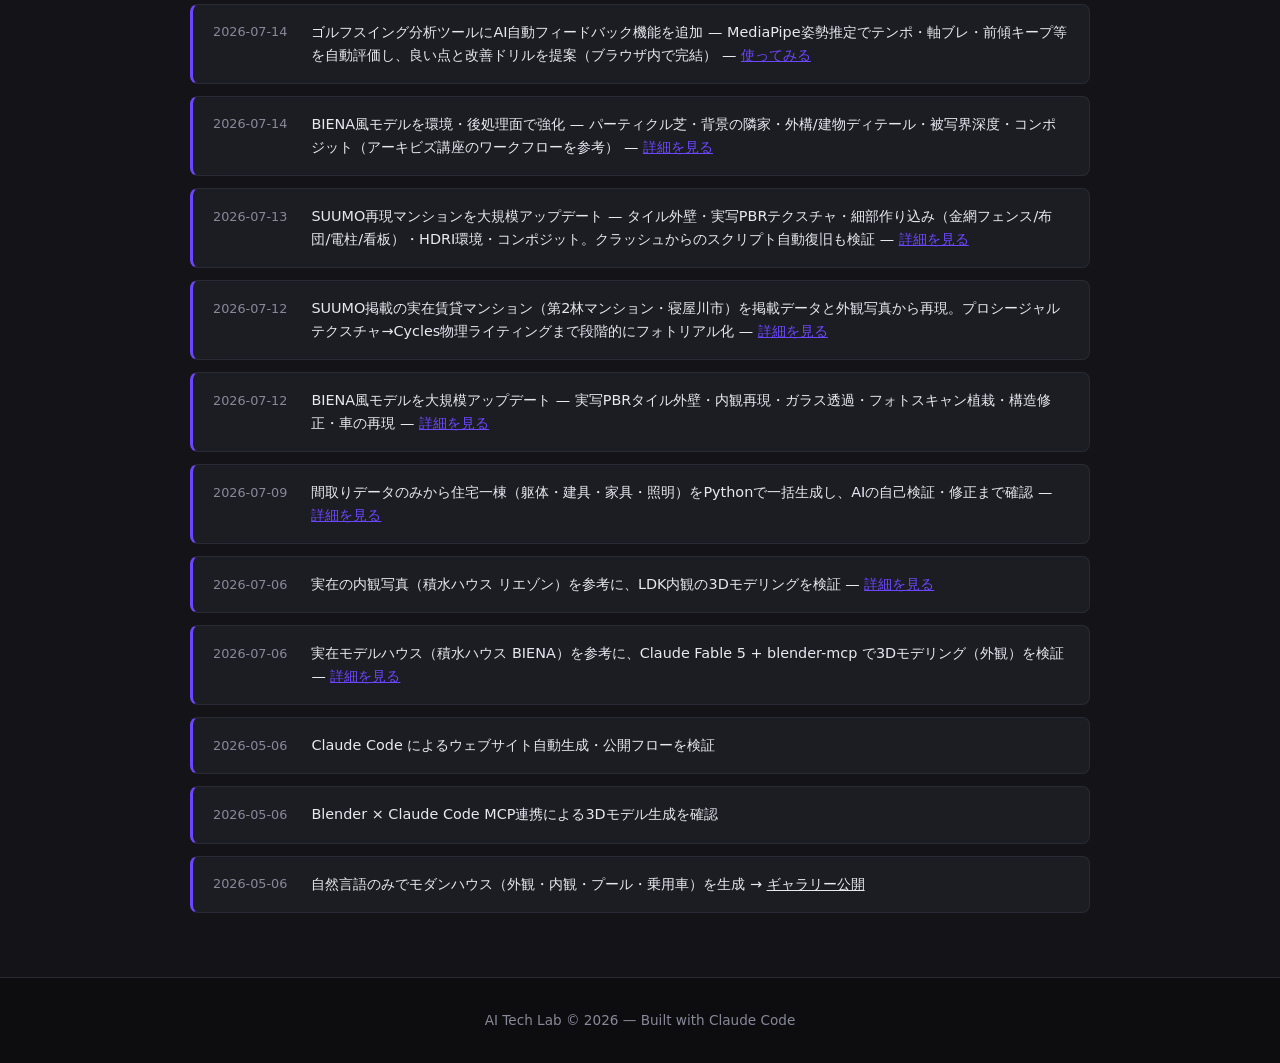
==== commit 005135ad: "カサート プレミアム風モデルハウスの検証事例を追加（昼景〜夕景） Co-Authored-By: Claude Fable 5 <noreply@anthropic.com>" ====
--- a/index.html
+++ b/index.html
@@ -68,6 +68,15 @@
             <span class="work-date">2026-07-14</span>
           </div>
         </a>
+        <a class="work-card" href="casart-modeling.html">
+          <div class="work-thumb"><img src="images/thumb_casart.jpg" alt="カサート プレミアム風モデルハウスの夕景レンダリング" loading="lazy"></div>
+          <div class="work-body">
+            <div class="work-tags"><span class="work-tag">Blender</span><span class="work-tag">MCP</span><span class="work-tag">夕景ライティング</span></div>
+            <h3>実在モデルハウスの再現 — カサート プレミアム風（昼景・夕景）</h3>
+            <p>パナソニック ホームズの最上位商品をWeb調査から再現。キラテックタイル・窓の掘り込み・リーフインスタンス植栽・HDRI夕景＋窓明かりの点灯表現まで4プロンプトで到達。</p>
+            <span class="work-date">2026-07-16 〜 07-17</span>
+          </div>
+        </a>
         <a class="work-card" href="biena-modeling.html">
           <div class="work-thumb"><img src="images/thumb_biena.jpg" alt="BIENA風モデルハウスのレンダリング" loading="lazy"></div>
           <div class="work-body">
@@ -151,6 +160,14 @@
       <h2>検証ログ</h2>
       <div class="log-list">
         <div class="log-item">
+          <span class="log-date">2026-07-17</span>
+          <span class="log-content">カサート プレミアム風モデルを夕景仕様に — サンセットHDRI（太陽方位を画像解析で自動配置）・内観ライト点灯・玄関植栽・ボラードライト — <a href="casart-modeling.html" style="color:var(--primary)">詳細を見る</a></span>
+        </div>
+        <div class="log-item">
+          <span class="log-date">2026-07-16</span>
+          <span class="log-content">パナソニック ホームズ「カサート プレミアム」風モデルハウスをWeb調査から新規モデリングし、3段階でフォトリアル化（Cycles・タイルUV・GN芝・窓の掘り込み・ガラス手すりバルコニー・リーフインスタンス樹木） — <a href="casart-modeling.html" style="color:var(--primary)">詳細を見る</a></span>
+        </div>
+        <div class="log-item">
           <span class="log-date">2026-07-16</span>
           <span class="log-content">スイング分析に「レッスンノート」機能を追加 — ホワイトボード写真の保存・拡大表示、コーチの指摘テーマをAI分析と連携して「クリアできたか」を自動判定 — <a href="golf-swing-analyzer.html" style="color:var(--primary)">使ってみる</a></span>
         </div>
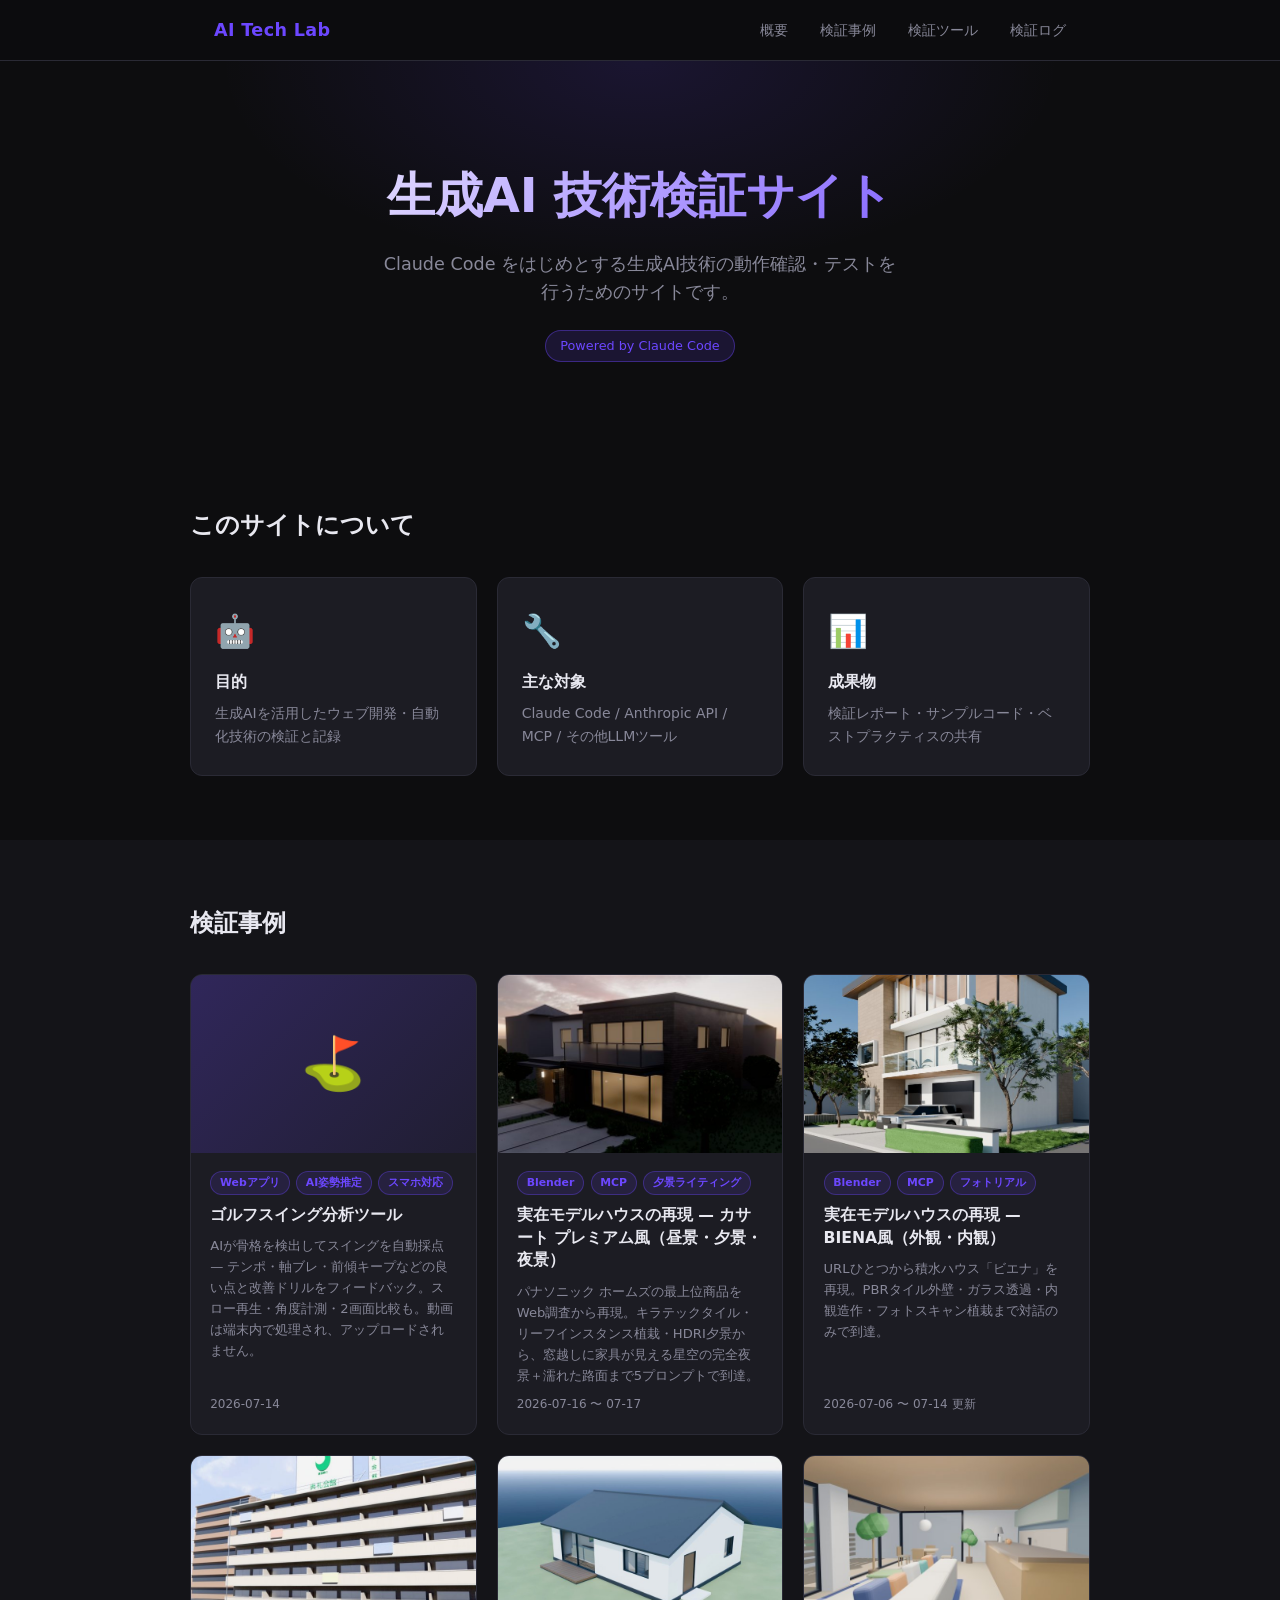
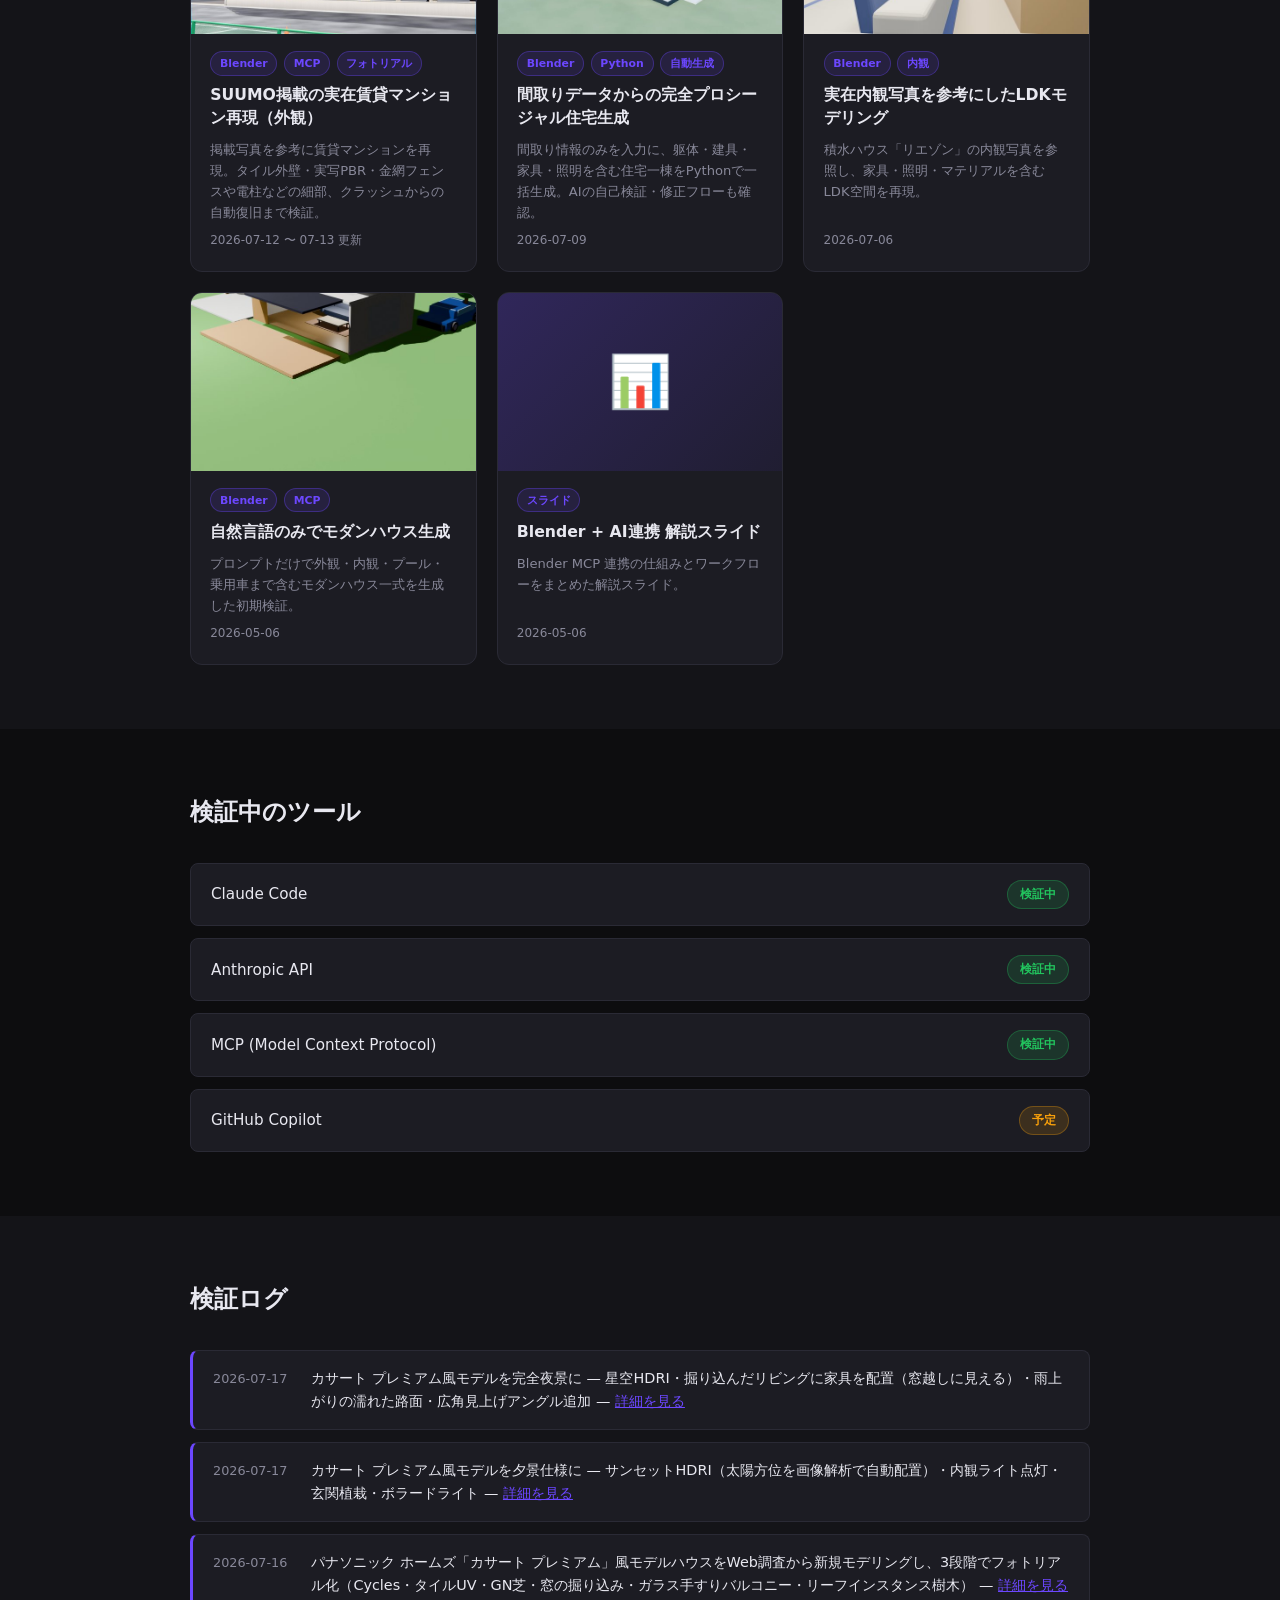
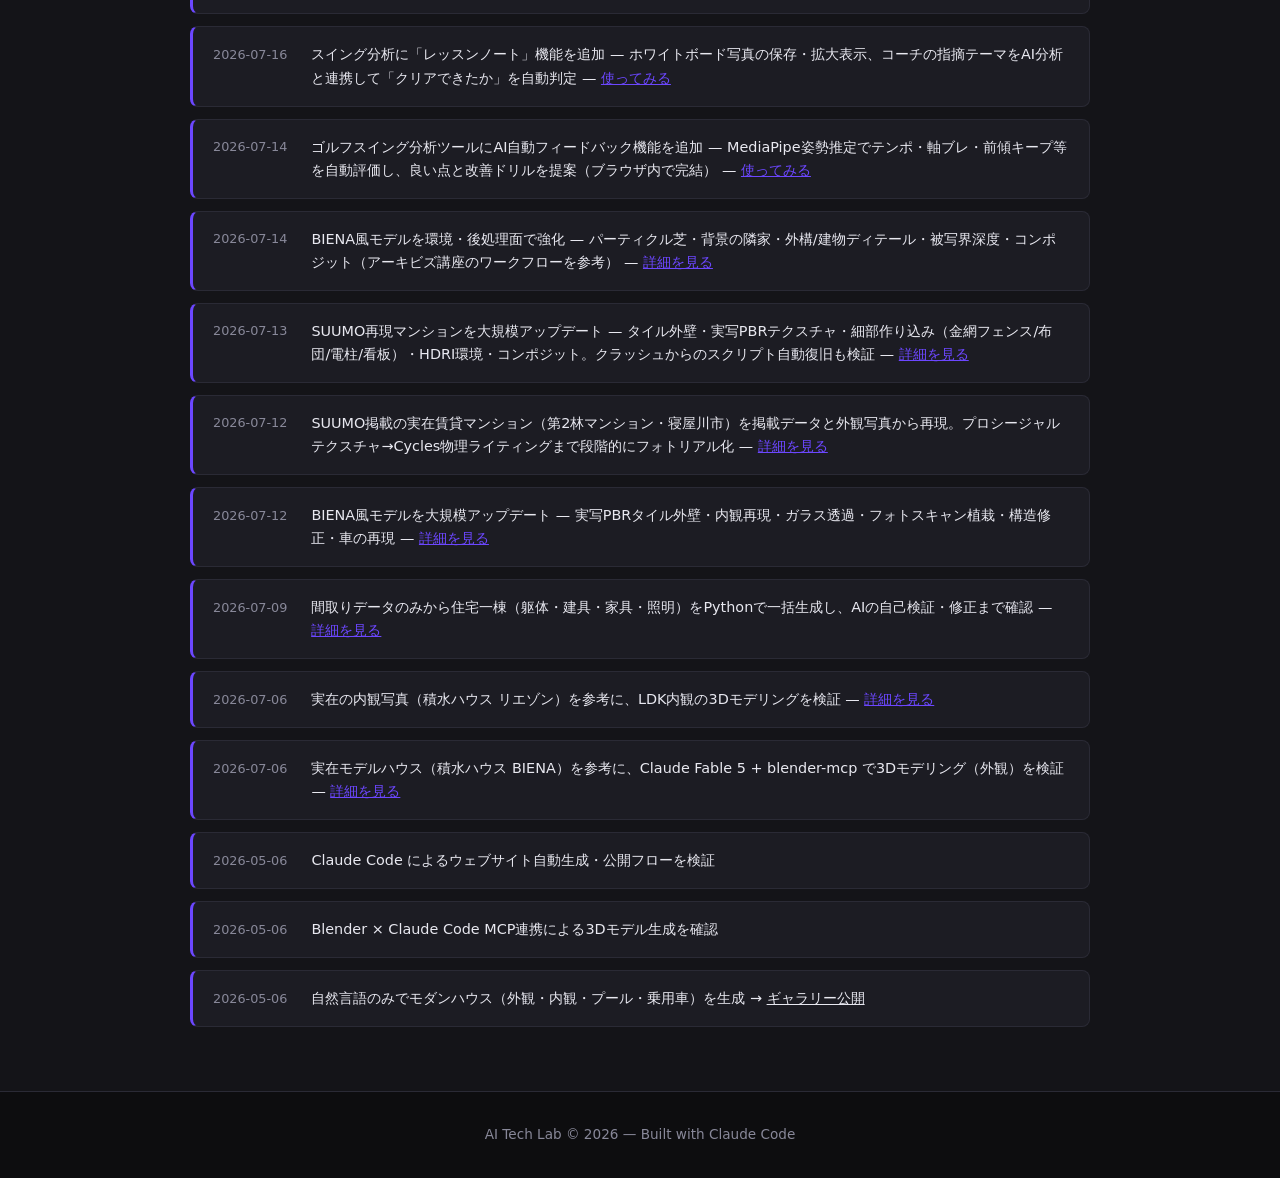
==== commit 44eb3ef8: "カサート事例に完全夜景アップデートを追加（室内家具・濡れた路面・広角アングル） Co-Authored-By: Claude Fable 5 <noreply@anthropic.com>" ====
--- a/index.html
+++ b/index.html
@@ -72,8 +72,8 @@
           <div class="work-thumb"><img src="images/thumb_casart.jpg" alt="カサート プレミアム風モデルハウスの夕景レンダリング" loading="lazy"></div>
           <div class="work-body">
             <div class="work-tags"><span class="work-tag">Blender</span><span class="work-tag">MCP</span><span class="work-tag">夕景ライティング</span></div>
-            <h3>実在モデルハウスの再現 — カサート プレミアム風（昼景・夕景）</h3>
-            <p>パナソニック ホームズの最上位商品をWeb調査から再現。キラテックタイル・窓の掘り込み・リーフインスタンス植栽・HDRI夕景＋窓明かりの点灯表現まで4プロンプトで到達。</p>
+            <h3>実在モデルハウスの再現 — カサート プレミアム風（昼景・夕景・夜景）</h3>
+            <p>パナソニック ホームズの最上位商品をWeb調査から再現。キラテックタイル・リーフインスタンス植栽・HDRI夕景から、窓越しに家具が見える星空の完全夜景＋濡れた路面まで5プロンプトで到達。</p>
             <span class="work-date">2026-07-16 〜 07-17</span>
           </div>
         </a>
@@ -161,6 +161,10 @@
       <div class="log-list">
         <div class="log-item">
           <span class="log-date">2026-07-17</span>
+          <span class="log-content">カサート プレミアム風モデルを完全夜景に — 星空HDRI・掘り込んだリビングに家具を配置（窓越しに見える）・雨上がりの濡れた路面・広角見上げアングル追加 — <a href="casart-modeling.html#update-night" style="color:var(--primary)">詳細を見る</a></span>
+        </div>
+        <div class="log-item">
+          <span class="log-date">2026-07-17</span>
           <span class="log-content">カサート プレミアム風モデルを夕景仕様に — サンセットHDRI（太陽方位を画像解析で自動配置）・内観ライト点灯・玄関植栽・ボラードライト — <a href="casart-modeling.html" style="color:var(--primary)">詳細を見る</a></span>
         </div>
         <div class="log-item">
